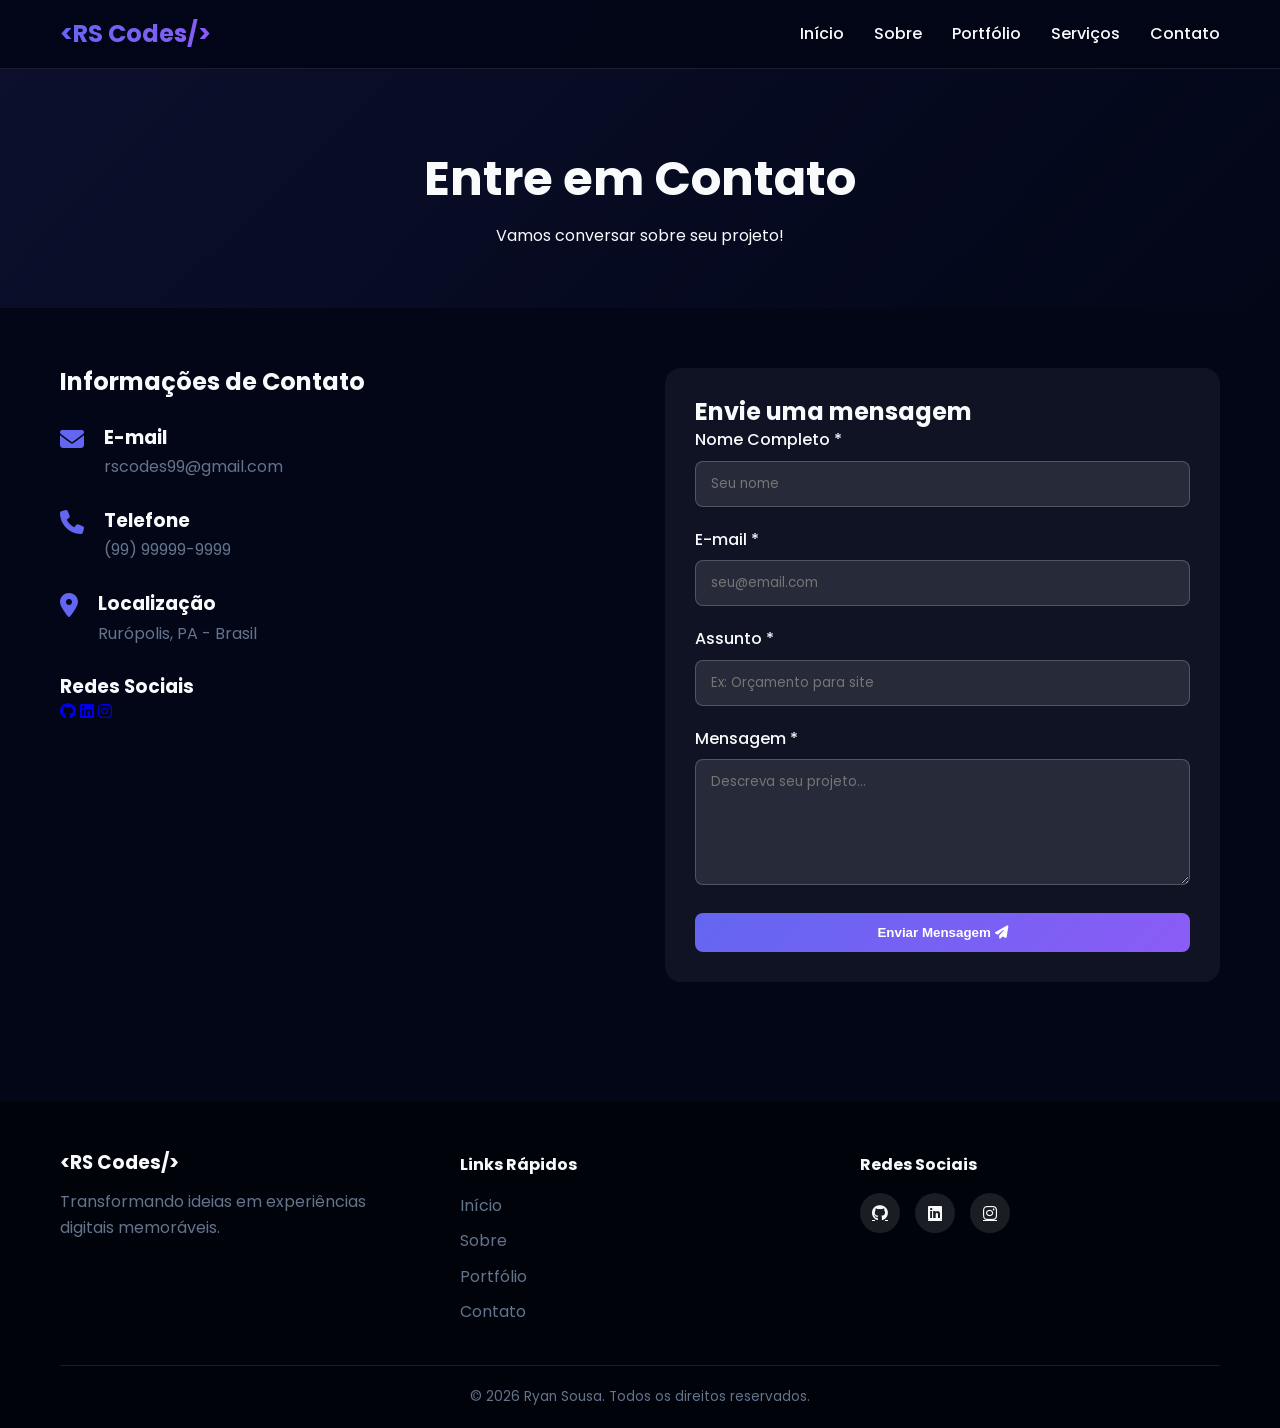
==== contato.html @ 6f267587 "Primeira versão do portfólio" ====
<!DOCTYPE html>
<html lang="pt-br">
<head>
    
    <!-- Google tag (gtag.js) -->
<script async src="https://www.googletagmanager.com/gtag/js?id=G-TCRQMW9Z9D"></script>
<script>
  window.dataLayer = window.dataLayer || [];
  function gtag(){dataLayer.push(arguments);}
  gtag('js', new Date());

  gtag('config', 'G-TCRQMW9Z9D');
</script>
    
    <meta charset="UTF-8">
    <meta name="viewport" content="width=device-width, initial-scale=1.0">
    <meta name="description" content="Entre em contato para orçamentos, dúvidas ou parcerias. Respondo em até 24h.">
    <title>Contato | Fale com Ryan Sousa</title>
    <link rel="preconnect" href="https://fonts.googleapis.com">
    <link rel="preconnect" href="https://fonts.gstatic.com" crossorigin>
    <link href="https://fonts.googleapis.com/css2?family=Poppins:wght@300;400;500;600;700;800&display=swap" rel="stylesheet">
    <link rel="stylesheet" href="https://cdnjs.cloudflare.com/ajax/libs/font-awesome/6.4.0/css/all.min.css">
    <link rel="stylesheet" href="css/style.css">
</head>
<body>
    <header>
        <nav class="navbar">
            <div class="container">
                <div class="logo">
                    <a href="index.html">&lt;RS Codes/&gt;</a>
                </div>
                <button class="menu-toggle" id="menuToggle" aria-label="Abrir menu">
                    <i class="fas fa-bars"></i>
                </button>
                <ul class="nav-menu" id="navMenu">
                    <li><a href="index.html">Início</a></li>
                    <li><a href="sobre.html">Sobre</a></li>
                    <li><a href="portfolio.html">Portfólio</a></li>
                    <li><a href="servicos.html">Serviços</a></li>
                    <li><a href="contato.html" class="active">Contato</a></li>
                </ul>
            </div>
        </nav>
    </header>

    <main>
        <section class="page-header">
            <div class="container">
                <h1>Entre em Contato</h1>
                <p>Vamos conversar sobre seu projeto!</p>
            </div>
        </section>

        <section class="contact-section">
            <div class="container">
                <div class="contact-grid">
                    <div class="contact-info">
                        <h2>Informações de Contato</h2>
                        <div class="info-item">
                            <i class="fas fa-envelope"></i>
                            <div>
                                <h3>E-mail</h3>
                                <p>rscodes99@gmail.com</p>
                            </div>
                        </div>
                        <div class="info-item">
                            <i class="fas fa-phone"></i>
                            <div>
                                <h3>Telefone</h3>
                                <p>(99) 99999-9999</p>
                            </div>
                        </div>
                        <div class="info-item">
                            <i class="fas fa-map-marker-alt"></i>
                            <div>
                                <h3>Localização</h3>
                                <p>Rurópolis, PA - Brasil</p>
                            </div>
                        </div>
                        <div class="contact-social">
                            <h3>Redes Sociais</h3>
                            <div class="social-links">
                                <a href="https://github.com/Rsa-olimpio"><i class="fab fa-github"></i></a>
                                <a href="https://www.linkedin.com/in/ryan-sousa-7a5516334?utm_source=share_via&utm_content=profile&utm_medium=member_android"><i class="fab fa-linkedin"></i></a>
                                <a href="https://www.instagram.com/_ryans9?igsh=NmV2YW9lNHRuY3Vz"><i class="fab fa-instagram"></i></a>
                            </div>
                        </div>
                    </div>

                    <div class="contact-form">
                      <h2>Envie uma mensagem</h2>
                        <form action="https://formsubmit.co/rscodes99@gmail.com" method="POST">
                            <!-- APENAS estas 2 linhas hidden, SEM o _next -->
                            <input type="hidden" name="_captcha" value="false">
                            <input type="hidden" name="_subject" value="Nova mensagem do Portfólio!">
                            
                            <div class="form-group">
                                <label for="nome">Nome Completo *</label>
                                <input type="text" id="nome" name="nome" placeholder="Seu nome" required>
                            </div>
                    
                            <div class="form-group">
                                <label for="email">E-mail *</label>
                                <input type="email" id="email" name="email" placeholder="seu@email.com" required>
                            </div>
                    
                            <div class="form-group">
                                <label for="assunto">Assunto *</label>
                                <input type="text" id="assunto" name="assunto" placeholder="Ex: Orçamento para site" required>
                            </div>
                    
                            <div class="form-group">
                                <label for="mensagem">Mensagem *</label>
                                <textarea id="mensagem" name="mensagem" rows="5" placeholder="Descreva seu projeto..." required></textarea>
                            </div>
                    
                            <button type="submit" class="btn-submit">Enviar Mensagem <i class="fas fa-paper-plane"></i></button>
                        </form>
                    </div>
                </div>
            </div>
        </section>
    </main>

    <footer>
        <div class="container">
            <div class="footer-content">
                <div class="footer-info">
                    <h3>&lt;RS Codes/&gt;</h3>
                    <p>Transformando ideias em experiências digitais memoráveis.</p>
                </div>
                <div class="footer-links">
                    <h4>Links Rápidos</h4>
                    <ul>
                        <li><a href="index.html">Início</a></li>
                        <li><a href="sobre.html">Sobre</a></li>
                        <li><a href="portfolio.html">Portfólio</a></li>
                        <li><a href="contato.html">Contato</a></li>
                    </ul>
                </div>
                <div class="footer-social">
                    <h4>Redes Sociais</h4>
                    <div class="social-icons">
                        <a href="https://github.com/Rsa-olimpio"><i class="fab fa-github"></i></a>
                        <a href="https://www.linkedin.com/in/ryan-sousa-7a5516334?utm_source=share_via&utm_content=profile&utm_medium=member_android"><i class="fab fa-linkedin"></i></a>
                        <a href="https://www.instagram.com/_ryans9?igsh=NmV2YW9lNHRuY3Vz"><i class="fab fa-instagram"></i></a>
                    </div>
                </div>
            </div>
            <div class="footer-bottom">
                <p>&copy; 2026 Ryan Sousa. Todos os direitos reservados.</p>
            </div>
        </div>
    </footer>

    <button id="backToTop" class="back-to-top">
        <i class="fas fa-arrow-up"></i>
    </button>

    <!-- Modal de Sucesso -->
    <div id="successModal" class="modal">
        <div class="modal-content">
            <i class="fas fa-check-circle"></i>
            <h3>Mensagem Enviada!</h3>
            <p>Obrigado pelo contato. Responderei em até 24 horas.</p>
            <button id="closeModal">Fechar</button>
        </div>
    </div>

    <script src="js/main.js"></script>
</body>
</html>
---- css/style.css ----
/* ============================================
   VARIÁVEIS E RESET
   ============================================ */
:root {
    --primary: #6366f1;
    --primary-dark: #4f46e5;
    --secondary: #8b5cf6;
    --dark: #0f172a;
    --darker: #020617;
    --light: #f8fafc;
    --gray: #64748b;
    --gray-light: #e2e8f0;
    --success: #10b981;
    --error: #ef4444;
    --gradient: linear-gradient(135deg, var(--primary), var(--secondary));
    --transition: all 0.3s ease;
    --shadow: 0 10px 30px -10px rgba(0, 0, 0, 0.3);
    --shadow-hover: 0 20px 40px -15px rgba(0, 0, 0, 0.4);
}

* {
    margin: 0;
    padding: 0;
    box-sizing: border-box;
}

body {
    font-family: 'Poppins', sans-serif;
    background: var(--darker);
    color: var(--light);
    line-height: 1.6;
    overflow-x: hidden;
}

.container {
    max-width: 1200px;
    margin: 0 auto;
    padding: 0 20px;
}

/* ============================================
   TIPOGRAFIA
   ============================================ */
h1, h2, h3 {
    font-weight: 700;
    line-height: 1.2;
}

.gradient-text {
    background: var(--gradient);
    -webkit-background-clip: text;
    background-clip: text;
    color: transparent;
}

.section-header {
    text-align: center;
    margin-bottom: 50px;
}

.section-tag {
    display: inline-block;
    background: rgba(99, 102, 241, 0.1);
    color: var(--primary);
    padding: 5px 15px;
    border-radius: 50px;
    font-size: 0.85rem;
    margin-bottom: 15px;
}

.section-header h2 {
    font-size: 2.2rem;
}

/* ============================================
   NAVBAR
   ============================================ */
.navbar {
    position: fixed;
    top: 0;
    width: 100%;
    background: rgba(2, 6, 23, 0.95);
    backdrop-filter: blur(10px);
    z-index: 1000;
    padding: 15px 0;
    border-bottom: 1px solid rgba(255, 255, 255, 0.1);
}

.navbar .container {
    display: flex;
    justify-content: space-between;
    align-items: center;
}

.logo a {
    font-size: 1.5rem;
    font-weight: 700;
    background: var(--gradient);
    -webkit-background-clip: text;
    background-clip: text;
    color: transparent;
    text-decoration: none;
}

.nav-menu {
    display: flex;
    list-style: none;
    gap: 30px;
}

.nav-menu a {
    color: var(--light);
    text-decoration: none;
    font-weight: 500;
    transition: var(--transition);
    position: relative;
}

.nav-menu a:hover,
.nav-menu a.active {
    color: var(--primary);
}

.nav-menu a.active::after {
    content: '';
    position: absolute;
    bottom: -8px;
    left: 0;
    width: 100%;
    height: 2px;
    background: var(--gradient);
}

.menu-toggle {
    display: none;
    background: none;
    border: none;
    color: var(--light);
    font-size: 1.5rem;
    cursor: pointer;
}

/* ============================================
   HERO SECTION
   ============================================ */
.hero {
    min-height: 100vh;
    display: flex;
    align-items: center;
    padding-top: 80px;
}

.hero .container {
    display: grid;
    grid-template-columns: 1fr 1fr;
    gap: 50px;
    align-items: center;
}

.hero-content .badge {
    display: inline-block;
    background: rgba(99, 102, 241, 0.1);
    padding: 5px 15px;
    border-radius: 50px;
    font-size: 0.85rem;
    margin-bottom: 20px;
}

.hero-content h1 {
    font-size: 3.5rem;
    margin-bottom: 15px;
}

.hero-subtitle {
    font-size: 1.3rem;
    color: var(--primary);
    margin-bottom: 15px;
}

.hero-description {
    color: var(--gray);
    margin-bottom: 30px;
}

.hero-buttons {
    display: flex;
    gap: 15px;
}

.btn {
    padding: 12px 28px;
    border-radius: 8px;
    text-decoration: none;
    font-weight: 600;
    transition: var(--transition);
    display: inline-flex;
    align-items: center;
    gap: 10px;
}

.btn-primary {
    background: var(--gradient);
    color: white;
}

.btn-primary:hover {
    transform: translateY(-3px);
    box-shadow: 0 10px 25px -5px rgba(99, 102, 241, 0.5);
}

.btn-outline {
    border: 2px solid var(--primary);
    color: var(--primary);
}

.btn-outline:hover {
    background: var(--primary);
    color: white;
}

.hero-image {
    display: flex;
    justify-content: center;
}

.code-icon {
    width: 350px;
    height: 350px;
    background: rgba(99, 102, 241, 0.1);
    border-radius: 50%;
    display: flex;
    align-items: center;
    justify-content: center;
    font-size: 8rem;
    color: var(--primary);
    animation: float 3s ease-in-out infinite;
}

@keyframes float {
    0%, 100% { transform: translateY(0); }
    50% { transform: translateY(-20px); }
}

/* ============================================
   SERVIÇOS PREVIEW
   ============================================ */
.services-preview {
    padding: 80px 0;
}

.services-grid {
    display: grid;
    grid-template-columns: repeat(auto-fit, minmax(300px, 1fr));
    gap: 30px;
}

.service-card {
    background: rgba(255, 255, 255, 0.05);
    padding: 30px;
    border-radius: 16px;
    text-align: center;
    transition: var(--transition);
    backdrop-filter: blur(10px);
}

.service-card:hover {
    transform: translateY(-10px);
    background: rgba(255, 255, 255, 0.08);
    box-shadow: var(--shadow);
}

.service-card i {
    font-size: 2.5rem;
    background: var(--gradient);
    -webkit-background-clip: text;
    background-clip: text;
    color: transparent;
    margin-bottom: 20px;
}

.service-card h3 {
    margin-bottom: 15px;
}

.service-card p {
    color: var(--gray);
}

/* ============================================
   CTA SECTION
   ============================================ */
.cta {
    background: var(--gradient);
    padding: 60px 0;
    text-align: center;
    border-radius: 30px;
    margin: 40px 20px;
}

.cta h2 {
    font-size: 2rem;
    margin-bottom: 15px;
}

.cta p {
    margin-bottom: 25px;
    opacity: 0.9;
}

.cta .btn-primary {
    background: white;
    color: var(--primary);
}

/* ============================================
   PAGE HEADER
   ============================================ */
.page-header {
    padding: 150px 0 60px;
    text-align: center;
    background: linear-gradient(135deg, rgba(99, 102, 241, 0.1), transparent);
}

.page-header h1 {
    font-size: 3rem;
    margin-bottom: 15px;
}

/* ============================================
   ABOUT PAGE
   ============================================ */
.about-section {
    padding: 60px 0;
}

.about-grid {
    display: grid;
    grid-template-columns: 1fr 1fr;
    gap: 50px;
    align-items: center;
}

.about-text h2 {
    margin-bottom: 20px;
}

.about-text p {
    color: var(--gray);
    margin-bottom: 20px;
}

.about-stats {
    display: flex;
    gap: 30px;
    margin-top: 30px;
}

.stat {
    text-align: center;
}

.stat-number {
    display: block;
    font-size: 2rem;
    font-weight: 700;
    color: var(--primary);
}

.stat-label {
    font-size: 0.85rem;
    color: var(--gray);
}

.about-icon {
    width: 100%;
    height: 400px;
    background: rgba(99, 102, 241, 0.1);
    border-radius: 30px;
    display: flex;
    align-items: center;
    justify-content: center;
    font-size: 8rem;
    color: var(--primary);
}

/* ============================================
   SKILLS SECTION
   ============================================ */
.skills-section {
    padding: 60px 0;
    background: rgba(255, 255, 255, 0.02);
}

.skills-grid {
    max-width: 800px;
    margin: 0 auto;
}

.skill-item {
    margin-bottom: 25px;
}

.skill-info {
    display: flex;
    justify-content: space-between;
    margin-bottom: 8px;
}

.skill-bar {
    background: rgba(255, 255, 255, 0.1);
    height: 10px;
    border-radius: 10px;
    overflow: hidden;
}

.skill-progress {
    width: 0;
    height: 100%;
    background: var(--gradient);
    border-radius: 10px;
    transition: width 1s ease;
}

/* ============================================
   PORTFOLIO PAGE
   ============================================ */
.portfolio-section {
    padding: 60px 0;
}

.portfolio-filters {
    display: flex;
    justify-content: center;
    gap: 15px;
    margin-bottom: 40px;
    flex-wrap: wrap;
}

.filter-btn {
    background: rgba(255, 255, 255, 0.05);
    border: none;
    color: var(--light);
    padding: 8px 20px;
    border-radius: 50px;
    cursor: pointer;
    transition: var(--transition);
}

.filter-btn.active,
.filter-btn:hover {
    background: var(--gradient);
}

.portfolio-grid {
    display: grid;
    grid-template-columns: repeat(auto-fill, minmax(350px, 1fr));
    gap: 30px;
}

.portfolio-card {
    background: rgba(255, 255, 255, 0.05);
    border-radius: 16px;
    overflow: hidden;
    transition: var(--transition);
    position: relative;
}

.portfolio-card:hover {
    transform: translateY(-5px);
    box-shadow: var(--shadow);
}

.card-image {
    height: 200px;
    background: linear-gradient(135deg, var(--primary-dark), var(--secondary));
    display: flex;
    align-items: center;
    justify-content: center;
    font-size: 4rem;
    color: white;
}

.card-content {
    padding: 20px;
}

.card-content h3 {
    margin-bottom: 10px;
}

.card-content p {
    color: var(--gray);
    font-size: 0.9rem;
    margin-bottom: 15px;
}

.card-tech {
    display: flex;
    gap: 10px;
    flex-wrap: wrap;
    margin-bottom: 15px;
}

.card-tech span {
    background: rgba(99, 102, 241, 0.2);
    padding: 4px 10px;
    border-radius: 50px;
    font-size: 0.75rem;
}

.card-hover-info {
    display: flex;
    gap: 15px;
    font-size: 0.8rem;
    color: var(--primary);
    opacity: 0;
    transition: opacity 0.3s ease;
}

.portfolio-card:hover .card-hover-info {
    opacity: 1;
}

/* ============================================
   SERVICES FULL PAGE
   ============================================ */
.services-full {
    padding: 60px 0;
}

.services-grid-full {
    display: grid;
    grid-template-columns: repeat(auto-fit, minmax(280px, 1fr));
    gap: 30px;
}

.service-full-card {
    background: rgba(255, 255, 255, 0.05);
    padding: 30px;
    border-radius: 16px;
    text-align: center;
    transition: var(--transition);
}

.service-full-card:hover {
    transform: translateY(-5px);
    background: rgba(255, 255, 255, 0.08);
}

.service-icon i {
    font-size: 3rem;
    background: var(--gradient);
    -webkit-background-clip: text;
    background-clip: text;
    color: transparent;
    margin-bottom: 20px;
}

.service-full-card h3 {
    margin-bottom: 15px;
}

.service-features {
    list-style: none;
    margin: 20px 0;
    text-align: left;
}

.service-features li {
    margin: 10px 0;
    display: flex;
    align-items: center;
    gap: 10px;
    color: var(--gray);
}

.service-features li i {
    font-size: 0.9rem;
    color: var(--success);
}

.service-price {
    font-size: 1.5rem;
    font-weight: 700;
    color: var(--primary);
    margin-top: 20px;
}

/* ============================================
   FAQ SECTION
   ============================================ */
.faq-section {
    padding: 60px 0;
    background: rgba(255, 255, 255, 0.02);
}

.faq-grid {
    max-width: 800px;
    margin: 0 auto;
}

.faq-item {
    background: rgba(255, 255, 255, 0.05);
    margin-bottom: 15px;
    border-radius: 12px;
    overflow: hidden;
}

.faq-question {
    display: flex;
    justify-content: space-between;
    align-items: center;
    padding: 20px;
    cursor: pointer;
    transition: var(--transition);
}

.faq-question:hover {
    background: rgba(255, 255, 255, 0.1);
}

.faq-question i {
    transition: transform 0.3s ease;
}

.faq-item.active .faq-question i {
    transform: rotate(180deg);
}

.faq-answer {
    max-height: 0;
    overflow: hidden;
    transition: max-height 0.3s ease;
    padding: 0 20px;
    color: var(--gray);
}

.faq-item.active .faq-answer {
    max-height: 150px;
    padding: 0 20px 20px;
}

/* ============================================
   CONTACT PAGE
   ============================================ */
.contact-section {
    padding: 60px 0;
}

.contact-grid {
    display: grid;
    grid-template-columns: 1fr 1fr;
    gap: 50px;
}

.contact-info h2 {
    margin-bottom: 30px;
}

.info-item {
    display: flex;
    gap: 20px;
    margin-bottom: 30px;
    align-items: flex-start;
}

.info-item i {
    font-size: 1.5rem;
    color: var(--primary);
}

.info-item h3 {
    margin-bottom: 5px;
}

.info-item p {
    color: var(--gray);
}

.contact-form {
    background: rgba(255, 255, 255, 0.05);
    padding: 30px;
    border-radius: 16px;
}

.form-group {
    margin-bottom: 20px;
}

.form-group label {
    display: block;
    margin-bottom: 8px;
    font-weight: 500;
}

.form-group input,
.form-group textarea {
    width: 100%;
    padding: 12px 15px;
    background: rgba(255, 255, 255, 0.1);
    border: 1px solid rgba(255, 255, 255, 0.2);
    border-radius: 8px;
    color: var(--light);
    font-family: inherit;
    transition: var(--transition);
}

.form-group input:focus,
.form-group textarea:focus {
    outline: none;
    border-color: var(--primary);
}

.form-group input.error,
.form-group textarea.error {
    border-color: var(--error);
}

.error-message {
    color: var(--error);
    font-size: 0.8rem;
    margin-top: 5px;
    display: block;
}

.btn-submit {
    width: 100%;
    padding: 12px;
    background: var(--gradient);
    border: none;
    color: white;
    font-weight: 600;
    border-radius: 8px;
    cursor: pointer;
    transition: var(--transition);
}

.btn-submit:hover {
    transform: translateY(-2px);
}

/* Modal */
.modal {
    display: none;
    position: fixed;
    top: 0;
    left: 0;
    width: 100%;
    height: 100%;
    background: rgba(0, 0, 0, 0.8);
    z-index: 2000;
    align-items: center;
    justify-content: center;
}

.modal-content {
    background: var(--dark);
    padding: 40px;
    border-radius: 16px;
    text-align: center;
    max-width: 400px;
    animation: modalPop 0.3s ease;
}

@keyframes modalPop {
    from {
        transform: scale(0.8);
        opacity: 0;
    }
    to {
        transform: scale(1);
        opacity: 1;
    }
}

.modal-content i {
    font-size: 4rem;
    color: var(--success);
    margin-bottom: 20px;
}

.modal-content h3 {
    margin-bottom: 10px;
}

.modal-content button {
    margin-top: 20px;
    padding: 8px 20px;
    background: var(--gradient);
    border: none;
    color: white;
    border-radius: 8px;
    cursor: pointer;
}

/* Loading Spinner */
.loading {
    position: relative;
    opacity: 0.7;
    pointer-events: none;
}

.loading::after {
    content: '';
    position: absolute;
    top: 50%;
    left: 50%;
    width: 20px;
    height: 20px;
    border: 2px solid white;
    border-top-color: transparent;
    border-radius: 50%;
    animation: spin 0.8s linear infinite;
    margin-left: -10px;
    margin-top: -10px;
}

@keyframes spin {
    to { transform: rotate(360deg); }
}

/* ============================================
   BACK TO TOP BUTTON
   ============================================ */
.back-to-top {
    position: fixed;
    bottom: 30px;
    right: 30px;
    width: 50px;
    height: 50px;
    background: var(--gradient);
    border: none;
    border-radius: 50%;
    color: white;
    cursor: pointer;
    display: none;
    align-items: center;
    justify-content: center;
    transition: var(--transition);
    z-index: 999;
}

.back-to-top:hover {
    transform: translateY(-5px);
}

.back-to-top.show {
    display: flex;
}

/* ============================================
   FOOTER
   ============================================ */
footer {
    background: rgba(0, 0, 0, 0.5);
    padding: 50px 0 20px;
    margin-top: 60px;
}

.footer-content {
    display: grid;
    grid-template-columns: repeat(auto-fit, minmax(250px, 1fr));
    gap: 40px;
    margin-bottom: 30px;
}

.footer-info h3 {
    margin-bottom: 15px;
}

.footer-info p {
    color: var(--gray);
}

.footer-links h4,
.footer-social h4 {
    margin-bottom: 15px;
}

.footer-links ul {
    list-style: none;
}

.footer-links li {
    margin-bottom: 10px;
}

.footer-links a {
    color: var(--gray);
    text-decoration: none;
    transition: var(--transition);
}

.footer-links a:hover {
    color: var(--primary);
}

.social-icons {
    display: flex;
    gap: 15px;
}

.social-icons a {
    width: 40px;
    height: 40px;
    background: rgba(255, 255, 255, 0.1);
    border-radius: 50%;
    display: flex;
    align-items: center;
    justify-content: center;
    color: var(--light);
    transition: var(--transition);
}

.social-icons a:hover {
    background: var(--primary);
    transform: translateY(-3px);
}

.footer-bottom {
    text-align: center;
    padding-top: 20px;
    border-top: 1px solid rgba(255, 255, 255, 0.1);
    color: var(--gray);
    font-size: 0.85rem;
}

/* ============================================
   RESPONSIVE DESIGN
   ============================================ */
@media (max-width: 768px) {
    .menu-toggle {
        display: block;
    }

    .nav-menu {
        position: fixed;
        top: 70px;
        left: -100%;
        width: 100%;
        height: calc(100vh - 70px);
        background: var(--darker);
        flex-direction: column;
        align-items: center;
        justify-content: center;
        transition: var(--transition);
        gap: 40px;
    }

    .nav-menu.active {
        left: 0;
    }

    .hero .container {
        grid-template-columns: 1fr;
        text-align: center;
    }

    .hero-buttons {
        justify-content: center;
    }

    .about-grid,
    .contact-grid {
        grid-template-columns: 1fr;
    }

    .portfolio-grid {
        grid-template-columns: 1fr;
    }

    .section-header h2 {
        font-size: 1.8rem;
    }

    .hero-content h1 {
        font-size: 2.5rem;
    }

    .page-header h1 {
        font-size: 2.2rem;
    }
}

@media (max-width: 480px) {
    .hero-buttons {
        flex-direction: column;
    }

    .about-stats {
        flex-direction: column;
    }

    .portfolio-filters {
        gap: 10px;
    }

    .filter-btn {
        padding: 5px 12px;
        font-size: 0.8rem;
    }
}
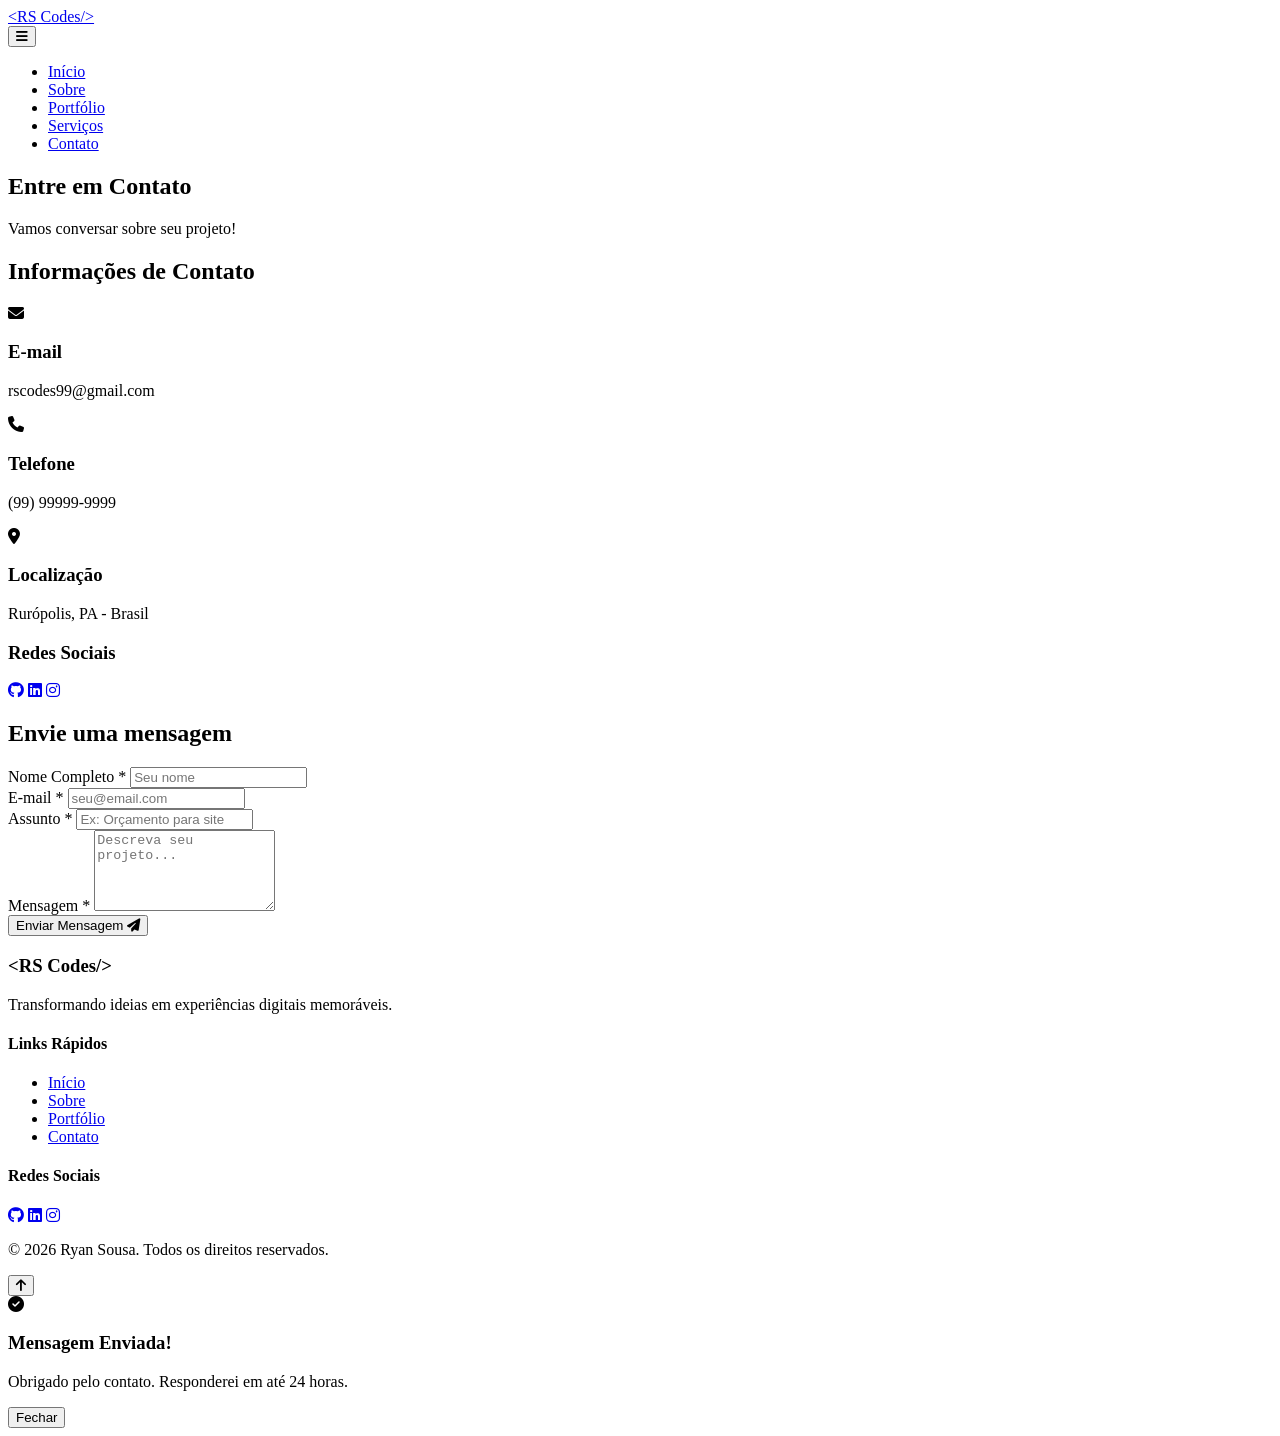
==== commit b668e5de: "Merge branch 'main' of https://github.com/RSA-olimpio/portfolio-website # Please enter a commit mess" ====
--- a/css/style.css
+++ b/css/style.css
@@ -1,1002 +1,330 @@
-/* ============================================
-   VARIÁVEIS E RESET
-   ============================================ */
-:root {
-    --primary: #6366f1;
-    --primary-dark: #4f46e5;
-    --secondary: #8b5cf6;
-    --dark: #0f172a;
-    --darker: #020617;
-    --light: #f8fafc;
-    --gray: #64748b;
-    --gray-light: #e2e8f0;
-    --success: #10b981;
-    --error: #ef4444;
-    --gradient: linear-gradient(135deg, var(--primary), var(--secondary));
-    --transition: all 0.3s ease;
-    --shadow: 0 10px 30px -10px rgba(0, 0, 0, 0.3);
-    --shadow-hover: 0 20px 40px -15px rgba(0, 0, 0, 0.4);
-}
-
-* {
-    margin: 0;
-    padding: 0;
-    box-sizing: border-box;
-}
-
-body {
-    font-family: 'Poppins', sans-serif;
-    background: var(--darker);
-    color: var(--light);
-    line-height: 1.6;
-    overflow-x: hidden;
-}
-
-.container {
-    max-width: 1200px;
-    margin: 0 auto;
-    padding: 0 20px;
-}
-
-/* ============================================
-   TIPOGRAFIA
-   ============================================ */
-h1, h2, h3 {
-    font-weight: 700;
-    line-height: 1.2;
-}
-
-.gradient-text {
-    background: var(--gradient);
-    -webkit-background-clip: text;
-    background-clip: text;
-    color: transparent;
-}
-
-.section-header {
-    text-align: center;
-    margin-bottom: 50px;
-}
-
-.section-tag {
-    display: inline-block;
-    background: rgba(99, 102, 241, 0.1);
-    color: var(--primary);
-    padding: 5px 15px;
-    border-radius: 50px;
-    font-size: 0.85rem;
-    margin-bottom: 15px;
-}
-
-.section-header h2 {
-    font-size: 2.2rem;
-}
-
-/* ============================================
-   NAVBAR
-   ============================================ */
-.navbar {
-    position: fixed;
-    top: 0;
-    width: 100%;
-    background: rgba(2, 6, 23, 0.95);
-    backdrop-filter: blur(10px);
-    z-index: 1000;
-    padding: 15px 0;
-    border-bottom: 1px solid rgba(255, 255, 255, 0.1);
-}
-
-.navbar .container {
-    display: flex;
-    justify-content: space-between;
-    align-items: center;
-}
-
-.logo a {
-    font-size: 1.5rem;
-    font-weight: 700;
-    background: var(--gradient);
-    -webkit-background-clip: text;
-    background-clip: text;
-    color: transparent;
-    text-decoration: none;
-}
-
-.nav-menu {
-    display: flex;
-    list-style: none;
-    gap: 30px;
-}
-
-.nav-menu a {
-    color: var(--light);
-    text-decoration: none;
-    font-weight: 500;
-    transition: var(--transition);
-    position: relative;
-}
-
-.nav-menu a:hover,
-.nav-menu a.active {
-    color: var(--primary);
-}
-
-.nav-menu a.active::after {
-    content: '';
-    position: absolute;
-    bottom: -8px;
-    left: 0;
-    width: 100%;
-    height: 2px;
-    background: var(--gradient);
-}
-
-.menu-toggle {
-    display: none;
-    background: none;
-    border: none;
-    color: var(--light);
-    font-size: 1.5rem;
-    cursor: pointer;
-}
-
-/* ============================================
-   HERO SECTION
-   ============================================ */
-.hero {
-    min-height: 100vh;
-    display: flex;
-    align-items: center;
-    padding-top: 80px;
-}
-
-.hero .container {
-    display: grid;
-    grid-template-columns: 1fr 1fr;
-    gap: 50px;
-    align-items: center;
-}
-
-.hero-content .badge {
-    display: inline-block;
-    background: rgba(99, 102, 241, 0.1);
-    padding: 5px 15px;
-    border-radius: 50px;
-    font-size: 0.85rem;
-    margin-bottom: 20px;
-}
-
-.hero-content h1 {
-    font-size: 3.5rem;
-    margin-bottom: 15px;
-}
-
-.hero-subtitle {
-    font-size: 1.3rem;
-    color: var(--primary);
-    margin-bottom: 15px;
-}
-
-.hero-description {
-    color: var(--gray);
-    margin-bottom: 30px;
-}
-
-.hero-buttons {
-    display: flex;
-    gap: 15px;
-}
-
-.btn {
-    padding: 12px 28px;
-    border-radius: 8px;
-    text-decoration: none;
-    font-weight: 600;
-    transition: var(--transition);
-    display: inline-flex;
-    align-items: center;
-    gap: 10px;
-}
-
-.btn-primary {
-    background: var(--gradient);
-    color: white;
-}
-
-.btn-primary:hover {
-    transform: translateY(-3px);
-    box-shadow: 0 10px 25px -5px rgba(99, 102, 241, 0.5);
-}
-
-.btn-outline {
-    border: 2px solid var(--primary);
-    color: var(--primary);
-}
-
-.btn-outline:hover {
-    background: var(--primary);
-    color: white;
-}
-
-.hero-image {
-    display: flex;
-    justify-content: center;
-}
-
-.code-icon {
-    width: 350px;
-    height: 350px;
-    background: rgba(99, 102, 241, 0.1);
-    border-radius: 50%;
-    display: flex;
-    align-items: center;
-    justify-content: center;
-    font-size: 8rem;
-    color: var(--primary);
-    animation: float 3s ease-in-out infinite;
-}
-
-@keyframes float {
-    0%, 100% { transform: translateY(0); }
-    50% { transform: translateY(-20px); }
-}
-
-/* ============================================
-   SERVIÇOS PREVIEW
-   ============================================ */
-.services-preview {
-    padding: 80px 0;
-}
-
-.services-grid {
-    display: grid;
-    grid-template-columns: repeat(auto-fit, minmax(300px, 1fr));
-    gap: 30px;
-}
-
-.service-card {
-    background: rgba(255, 255, 255, 0.05);
-    padding: 30px;
-    border-radius: 16px;
-    text-align: center;
-    transition: var(--transition);
-    backdrop-filter: blur(10px);
-}
-
-.service-card:hover {
-    transform: translateY(-10px);
-    background: rgba(255, 255, 255, 0.08);
-    box-shadow: var(--shadow);
-}
-
-.service-card i {
-    font-size: 2.5rem;
-    background: var(--gradient);
-    -webkit-background-clip: text;
-    background-clip: text;
-    color: transparent;
-    margin-bottom: 20px;
-}
-
-.service-card h3 {
-    margin-bottom: 15px;
-}
-
-.service-card p {
-    color: var(--gray);
-}
-
-/* ============================================
-   CTA SECTION
-   ============================================ */
-.cta {
-    background: var(--gradient);
-    padding: 60px 0;
-    text-align: center;
-    border-radius: 30px;
-    margin: 40px 20px;
-}
-
-.cta h2 {
-    font-size: 2rem;
-    margin-bottom: 15px;
-}
-
-.cta p {
-    margin-bottom: 25px;
-    opacity: 0.9;
-}
-
-.cta .btn-primary {
-    background: white;
-    color: var(--primary);
-}
-
-/* ============================================
-   PAGE HEADER
-   ============================================ */
-.page-header {
-    padding: 150px 0 60px;
-    text-align: center;
-    background: linear-gradient(135deg, rgba(99, 102, 241, 0.1), transparent);
-}
-
-.page-header h1 {
-    font-size: 3rem;
-    margin-bottom: 15px;
-}
-
-/* ============================================
-   ABOUT PAGE
-   ============================================ */
-.about-section {
-    padding: 60px 0;
-}
-
-.about-grid {
-    display: grid;
-    grid-template-columns: 1fr 1fr;
-    gap: 50px;
-    align-items: center;
-}
-
-.about-text h2 {
-    margin-bottom: 20px;
-}
-
-.about-text p {
-    color: var(--gray);
-    margin-bottom: 20px;
-}
-
-.about-stats {
-    display: flex;
-    gap: 30px;
-    margin-top: 30px;
-}
-
-.stat {
-    text-align: center;
-}
-
-.stat-number {
-    display: block;
-    font-size: 2rem;
-    font-weight: 700;
-    color: var(--primary);
-}
-
-.stat-label {
-    font-size: 0.85rem;
-    color: var(--gray);
-}
-
-.about-icon {
-    width: 100%;
-    height: 400px;
-    background: rgba(99, 102, 241, 0.1);
-    border-radius: 30px;
-    display: flex;
-    align-items: center;
-    justify-content: center;
-    font-size: 8rem;
-    color: var(--primary);
-}
-
-/* ============================================
-   SKILLS SECTION
-   ============================================ */
-.skills-section {
-    padding: 60px 0;
-    background: rgba(255, 255, 255, 0.02);
-}
-
-.skills-grid {
-    max-width: 800px;
-    margin: 0 auto;
-}
-
-.skill-item {
-    margin-bottom: 25px;
-}
-
-.skill-info {
-    display: flex;
-    justify-content: space-between;
-    margin-bottom: 8px;
-}
-
-.skill-bar {
-    background: rgba(255, 255, 255, 0.1);
-    height: 10px;
-    border-radius: 10px;
-    overflow: hidden;
-}
-
-.skill-progress {
-    width: 0;
-    height: 100%;
-    background: var(--gradient);
-    border-radius: 10px;
-    transition: width 1s ease;
-}
-
-/* ============================================
-   PORTFOLIO PAGE
-   ============================================ */
-.portfolio-section {
-    padding: 60px 0;
-}
-
-.portfolio-filters {
-    display: flex;
-    justify-content: center;
-    gap: 15px;
-    margin-bottom: 40px;
-    flex-wrap: wrap;
-}
-
-.filter-btn {
-    background: rgba(255, 255, 255, 0.05);
-    border: none;
-    color: var(--light);
-    padding: 8px 20px;
-    border-radius: 50px;
-    cursor: pointer;
-    transition: var(--transition);
-}
-
-.filter-btn.active,
-.filter-btn:hover {
-    background: var(--gradient);
-}
-
-.portfolio-grid {
-    display: grid;
-    grid-template-columns: repeat(auto-fill, minmax(350px, 1fr));
-    gap: 30px;
-}
-
-.portfolio-card {
-    background: rgba(255, 255, 255, 0.05);
-    border-radius: 16px;
-    overflow: hidden;
-    transition: var(--transition);
-    position: relative;
-}
-
-.portfolio-card:hover {
-    transform: translateY(-5px);
-    box-shadow: var(--shadow);
-}
-
-.card-image {
-    height: 200px;
-    background: linear-gradient(135deg, var(--primary-dark), var(--secondary));
-    display: flex;
-    align-items: center;
-    justify-content: center;
-    font-size: 4rem;
-    color: white;
-}
-
-.card-content {
-    padding: 20px;
-}
-
-.card-content h3 {
-    margin-bottom: 10px;
-}
-
-.card-content p {
-    color: var(--gray);
-    font-size: 0.9rem;
-    margin-bottom: 15px;
-}
-
-.card-tech {
-    display: flex;
-    gap: 10px;
-    flex-wrap: wrap;
-    margin-bottom: 15px;
-}
-
-.card-tech span {
-    background: rgba(99, 102, 241, 0.2);
-    padding: 4px 10px;
-    border-radius: 50px;
-    font-size: 0.75rem;
-}
-
-.card-hover-info {
-    display: flex;
-    gap: 15px;
-    font-size: 0.8rem;
-    color: var(--primary);
-    opacity: 0;
-    transition: opacity 0.3s ease;
-}
-
-.portfolio-card:hover .card-hover-info {
-    opacity: 1;
-}
-
-/* ============================================
-   SERVICES FULL PAGE
-   ============================================ */
-.services-full {
-    padding: 60px 0;
-}
-
-.services-grid-full {
-    display: grid;
-    grid-template-columns: repeat(auto-fit, minmax(280px, 1fr));
-    gap: 30px;
-}
-
-.service-full-card {
-    background: rgba(255, 255, 255, 0.05);
-    padding: 30px;
-    border-radius: 16px;
-    text-align: center;
-    transition: var(--transition);
-}
-
-.service-full-card:hover {
-    transform: translateY(-5px);
-    background: rgba(255, 255, 255, 0.08);
-}
-
-.service-icon i {
-    font-size: 3rem;
-    background: var(--gradient);
-    -webkit-background-clip: text;
-    background-clip: text;
-    color: transparent;
-    margin-bottom: 20px;
-}
-
-.service-full-card h3 {
-    margin-bottom: 15px;
-}
-
-.service-features {
-    list-style: none;
-    margin: 20px 0;
-    text-align: left;
-}
-
-.service-features li {
-    margin: 10px 0;
-    display: flex;
-    align-items: center;
-    gap: 10px;
-    color: var(--gray);
-}
-
-.service-features li i {
-    font-size: 0.9rem;
-    color: var(--success);
-}
-
-.service-price {
-    font-size: 1.5rem;
-    font-weight: 700;
-    color: var(--primary);
-    margin-top: 20px;
-}
-
-/* ============================================
-   FAQ SECTION
-   ============================================ */
-.faq-section {
-    padding: 60px 0;
-    background: rgba(255, 255, 255, 0.02);
-}
-
-.faq-grid {
-    max-width: 800px;
-    margin: 0 auto;
-}
-
-.faq-item {
-    background: rgba(255, 255, 255, 0.05);
-    margin-bottom: 15px;
-    border-radius: 12px;
-    overflow: hidden;
-}
-
-.faq-question {
-    display: flex;
-    justify-content: space-between;
-    align-items: center;
-    padding: 20px;
-    cursor: pointer;
-    transition: var(--transition);
-}
-
-.faq-question:hover {
-    background: rgba(255, 255, 255, 0.1);
-}
-
-.faq-question i {
-    transition: transform 0.3s ease;
-}
-
-.faq-item.active .faq-question i {
-    transform: rotate(180deg);
-}
-
-.faq-answer {
-    max-height: 0;
-    overflow: hidden;
-    transition: max-height 0.3s ease;
-    padding: 0 20px;
-    color: var(--gray);
-}
-
-.faq-item.active .faq-answer {
-    max-height: 150px;
-    padding: 0 20px 20px;
-}
-
-/* ============================================
-   CONTACT PAGE
-   ============================================ */
-.contact-section {
-    padding: 60px 0;
-}
-
-.contact-grid {
-    display: grid;
-    grid-template-columns: 1fr 1fr;
-    gap: 50px;
-}
-
-.contact-info h2 {
-    margin-bottom: 30px;
-}
-
-.info-item {
-    display: flex;
-    gap: 20px;
-    margin-bottom: 30px;
-    align-items: flex-start;
-}
-
-.info-item i {
-    font-size: 1.5rem;
-    color: var(--primary);
-}
-
-.info-item h3 {
-    margin-bottom: 5px;
-}
-
-.info-item p {
-    color: var(--gray);
-}
-
-.contact-form {
-    background: rgba(255, 255, 255, 0.05);
-    padding: 30px;
-    border-radius: 16px;
-}
-
-.form-group {
-    margin-bottom: 20px;
-}
-
-.form-group label {
-    display: block;
-    margin-bottom: 8px;
-    font-weight: 500;
-}
-
-.form-group input,
-.form-group textarea {
-    width: 100%;
-    padding: 12px 15px;
-    background: rgba(255, 255, 255, 0.1);
-    border: 1px solid rgba(255, 255, 255, 0.2);
-    border-radius: 8px;
-    color: var(--light);
-    font-family: inherit;
-    transition: var(--transition);
-}
-
-.form-group input:focus,
-.form-group textarea:focus {
-    outline: none;
-    border-color: var(--primary);
-}
-
-.form-group input.error,
-.form-group textarea.error {
-    border-color: var(--error);
-}
-
-.error-message {
-    color: var(--error);
-    font-size: 0.8rem;
-    margin-top: 5px;
-    display: block;
-}
-
-.btn-submit {
-    width: 100%;
-    padding: 12px;
-    background: var(--gradient);
-    border: none;
-    color: white;
-    font-weight: 600;
-    border-radius: 8px;
-    cursor: pointer;
-    transition: var(--transition);
-}
-
-.btn-submit:hover {
-    transform: translateY(-2px);
-}
-
-/* Modal */
-.modal {
-    display: none;
-    position: fixed;
-    top: 0;
-    left: 0;
-    width: 100%;
-    height: 100%;
-    background: rgba(0, 0, 0, 0.8);
-    z-index: 2000;
-    align-items: center;
-    justify-content: center;
-}
-
-.modal-content {
-    background: var(--dark);
-    padding: 40px;
-    border-radius: 16px;
-    text-align: center;
-    max-width: 400px;
-    animation: modalPop 0.3s ease;
-}
-
-@keyframes modalPop {
-    from {
-        transform: scale(0.8);
-        opacity: 0;
-    }
-    to {
-        transform: scale(1);
-        opacity: 1;
-    }
-}
-
-.modal-content i {
-    font-size: 4rem;
-    color: var(--success);
-    margin-bottom: 20px;
-}
-
-.modal-content h3 {
-    margin-bottom: 10px;
-}
-
-.modal-content button {
-    margin-top: 20px;
-    padding: 8px 20px;
-    background: var(--gradient);
-    border: none;
-    color: white;
-    border-radius: 8px;
-    cursor: pointer;
-}
-
-/* Loading Spinner */
-.loading {
-    position: relative;
-    opacity: 0.7;
-    pointer-events: none;
-}
-
-.loading::after {
-    content: '';
-    position: absolute;
-    top: 50%;
-    left: 50%;
-    width: 20px;
-    height: 20px;
-    border: 2px solid white;
-    border-top-color: transparent;
-    border-radius: 50%;
-    animation: spin 0.8s linear infinite;
-    margin-left: -10px;
-    margin-top: -10px;
-}
-
-@keyframes spin {
-    to { transform: rotate(360deg); }
-}
-
-/* ============================================
-   BACK TO TOP BUTTON
-   ============================================ */
-.back-to-top {
-    position: fixed;
-    bottom: 30px;
-    right: 30px;
-    width: 50px;
-    height: 50px;
-    background: var(--gradient);
-    border: none;
-    border-radius: 50%;
-    color: white;
-    cursor: pointer;
-    display: none;
-    align-items: center;
-    justify-content: center;
-    transition: var(--transition);
-    z-index: 999;
-}
-
-.back-to-top:hover {
-    transform: translateY(-5px);
-}
-
-.back-to-top.show {
-    display: flex;
-}
-
-/* ============================================
-   FOOTER
-   ============================================ */
-footer {
-    background: rgba(0, 0, 0, 0.5);
-    padding: 50px 0 20px;
-    margin-top: 60px;
-}
-
-.footer-content {
-    display: grid;
-    grid-template-columns: repeat(auto-fit, minmax(250px, 1fr));
-    gap: 40px;
-    margin-bottom: 30px;
-}
-
-.footer-info h3 {
-    margin-bottom: 15px;
-}
-
-.footer-info p {
-    color: var(--gray);
-}
-
-.footer-links h4,
-.footer-social h4 {
-    margin-bottom: 15px;
-}
-
-.footer-links ul {
-    list-style: none;
-}
-
-.footer-links li {
-    margin-bottom: 10px;
-}
-
-.footer-links a {
-    color: var(--gray);
-    text-decoration: none;
-    transition: var(--transition);
-}
-
-.footer-links a:hover {
-    color: var(--primary);
-}
-
-.social-icons {
-    display: flex;
-    gap: 15px;
-}
-
-.social-icons a {
-    width: 40px;
-    height: 40px;
-    background: rgba(255, 255, 255, 0.1);
-    border-radius: 50%;
-    display: flex;
-    align-items: center;
-    justify-content: center;
-    color: var(--light);
-    transition: var(--transition);
-}
-
-.social-icons a:hover {
-    background: var(--primary);
-    transform: translateY(-3px);
-}
-
-.footer-bottom {
-    text-align: center;
-    padding-top: 20px;
-    border-top: 1px solid rgba(255, 255, 255, 0.1);
-    color: var(--gray);
-    font-size: 0.85rem;
-}
-
-/* ============================================
-   RESPONSIVE DESIGN
-   ============================================ */
-@media (max-width: 768px) {
-    .menu-toggle {
-        display: block;
-    }
-
-    .nav-menu {
-        position: fixed;
-        top: 70px;
-        left: -100%;
-        width: 100%;
-        height: calc(100vh - 70px);
-        background: var(--darker);
-        flex-direction: column;
-        align-items: center;
-        justify-content: center;
-        transition: var(--transition);
-        gap: 40px;
-    }
-
-    .nav-menu.active {
-        left: 0;
-    }
-
-    .hero .container {
-        grid-template-columns: 1fr;
-        text-align: center;
-    }
-
-    .hero-buttons {
-        justify-content: center;
-    }
-
-    .about-grid,
-    .contact-grid {
-        grid-template-columns: 1fr;
-    }
-
-    .portfolio-grid {
-        grid-template-columns: 1fr;
-    }
-
-    .section-header h2 {
-        font-size: 1.8rem;
-    }
-
-    .hero-content h1 {
-        font-size: 2.5rem;
-    }
-
-    .page-header h1 {
-        font-size: 2.2rem;
-    }
-}
-
-@media (max-width: 480px) {
-    .hero-buttons {
-        flex-direction: column;
-    }
-
-    .about-stats {
-        flex-direction: column;
-    }
-
-    .portfolio-filters {
-        gap: 10px;
-    }
-
-    .filter-btn {
-        padding: 5px 12px;
-        font-size: 0.8rem;
-    }
-}+/**
+ * main.js - Portfolio Website
+ * Funcionalidades: Menu mobile, validação de formulário, filtro portfólio, FAQ accordion, 
+ * back to top, typewriter effect, animação de skills, loading spinner e mais
+ */
+
+// ============================================
+// 1. MENU MOBILE
+// ============================================
+
+const menuToggle = document.getElementById('menuToggle');
+const navMenu = document.getElementById('navMenu');
+
+if (menuToggle && navMenu) {
+    menuToggle.addEventListener('click', () => {
+        navMenu.classList.toggle('active');
+        const icon = menuToggle.querySelector('i');
+        if (icon) {
+            icon.classList.toggle('fa-bars');
+            icon.classList.toggle('fa-times');
+        }
+    });
+
+    document.querySelectorAll('.nav-menu a').forEach(link => {
+        link.addEventListener('click', () => {
+            navMenu.classList.remove('active');
+            const icon = menuToggle.querySelector('i');
+            if (icon) {
+                icon.classList.add('fa-bars');
+                icon.classList.remove('fa-times');
+            }
+        });
+    });
+}
+
+// ============================================
+// 2. BACK TO TOP BUTTON
+// ============================================
+
+const backToTop = document.getElementById('backToTop');
+
+window.addEventListener('scroll', () => {
+    if (window.scrollY > 300) {
+        backToTop.classList.add('show');
+    } else {
+        backToTop.classList.remove('show');
+    }
+});
+
+if (backToTop) {
+    backToTop.addEventListener('click', () => {
+        window.scrollTo({
+            top: 0,
+            behavior: 'smooth'
+        });
+    });
+}
+
+// ============================================
+// 3. TYPEWRITER EFFECT
+// ============================================
+
+const typewriterElement = document.getElementById('typewriter');
+if (typewriterElement) {
+    const text = typewriterElement.textContent;
+    typewriterElement.textContent = '';
+    let i = 0;
+
+    function typeWriter() {
+        if (i < text.length) {
+            typewriterElement.textContent += text.charAt(i);
+            i++;
+            setTimeout(typeWriter, 100);
+        }
+    }
+    typeWriter();
+}
+
+// ============================================
+// 4. ANIMAÇÃO DAS SKILL BARS
+// ============================================
+
+function animateSkillBars() {
+    const skillBars = document.querySelectorAll('.skill-progress');
+    if (skillBars.length === 0) return;
+
+    const observer = new IntersectionObserver((entries) => {
+        entries.forEach(entry => {
+            if (entry.isIntersecting) {
+                const progressBar = entry.target;
+                const width = progressBar.getAttribute('data-width');
+                progressBar.style.width = width + '%';
+                observer.unobserve(progressBar);
+            }
+        });
+    }, { threshold: 0.5 });
+
+    skillBars.forEach(bar => observer.observe(bar));
+}
+animateSkillBars();
+
+// ============================================
+// 5. FILTRO DO PORTFÓLIO
+// ============================================
+
+const filterButtons = document.querySelectorAll('.filter-btn');
+const portfolioCards = document.querySelectorAll('.portfolio-card');
+
+if (filterButtons.length > 0) {
+    filterButtons.forEach(button => {
+        button.addEventListener('click', () => {
+            filterButtons.forEach(btn => btn.classList.remove('active'));
+            button.classList.add('active');
+            const filterValue = button.getAttribute('data-filter');
+            portfolioCards.forEach(card => {
+                if (filterValue === 'all' || card.getAttribute('data-category') === filterValue) {
+                    card.style.display = 'block';
+                    card.style.animation = 'fadeIn 0.5s ease';
+                } else {
+                    card.style.display = 'none';
+                }
+            });
+        });
+    });
+}
+
+const styleSheet = document.createElement("style");
+styleSheet.textContent = `
+    @keyframes fadeIn {
+        from { opacity: 0; transform: translateY(20px); }
+        to { opacity: 1; transform: translateY(0); }
+    }
+`;
+document.head.appendChild(styleSheet);
+
+// ============================================
+// 6. FAQ ACCORDION
+// ============================================
+
+const faqItems = document.querySelectorAll('.faq-item');
+
+faqItems.forEach(item => {
+    const question = item.querySelector('.faq-question');
+    if (question) {
+        question.addEventListener('click', () => {
+            item.classList.toggle('active');
+        });
+    }
+});
+
+// ============================================
+// 7. VALIDAÇÃO DO FORMULÁRIO (DESATIVADA PARA FORMSUBMIT)
+// ============================================
+
+function validateForm() {
+    let isValid = true;
+    
+    const nome = document.getElementById('nome');
+    const nomeError = document.getElementById('nomeError');
+    if (nome && nome.value.trim().length < 3) {
+        nomeError.textContent = 'Nome deve ter pelo menos 3 caracteres';
+        nome.classList.add('error');
+        isValid = false;
+    } else if (nome) {
+        nomeError.textContent = '';
+        nome.classList.remove('error');
+    }
+    
+    const email = document.getElementById('email');
+    const emailError = document.getElementById('emailError');
+    const emailRegex = /^[^\s@]+@[^\s@]+\.[^\s@]+$/;
+    if (email && !emailRegex.test(email.value.trim())) {
+        emailError.textContent = 'Digite um e-mail válido';
+        email.classList.add('error');
+        isValid = false;
+    } else if (email) {
+        emailError.textContent = '';
+        email.classList.remove('error');
+    }
+    
+    return isValid;
+}
+
+function clearErrors() {
+    document.querySelectorAll('.error-message').forEach(el => el.textContent = '');
+    document.querySelectorAll('.error').forEach(el => el.classList.remove('error'));
+}
+
+// ============================================
+// 8. MÁSCARA DE TELEFONE
+// ============================================
+
+const telefoneInput = document.getElementById('telefone');
+if (telefoneInput) {
+    telefoneInput.addEventListener('input', (e) => {
+        let value = e.target.value.replace(/\D/g, '');
+        if (value.length > 11) value = value.slice(0, 11);
+        
+        if (value.length === 11) {
+            value = value.replace(/^(\d{2})(\d{5})(\d{4})$/, '($1) $2-$3');
+        } else if (value.length === 10) {
+            value = value.replace(/^(\d{2})(\d{4})(\d{4})$/, '($1) $2-$3');
+        } else if (value.length > 2) {
+            value = value.replace(/^(\d{2})(\d)/, '($1) $2');
+        }
+        
+        e.target.value = value;
+    });
+}
+
+// ============================================
+// 9. VALIDAÇÃO EM TEMPO REAL
+// ============================================
+
+const formInputs = ['nome', 'email', 'telefone', 'assunto', 'mensagem'];
+formInputs.forEach(inputId => {
+    const input = document.getElementById(inputId);
+    if (input) {
+        input.addEventListener('blur', () => {
+            validateForm();
+        });
+    }
+});
+
+// ============================================
+// 10. NAVBAR ATIVAÇÃO POR SCROLL
+// ============================================
+
+function setActiveNavOnScroll() {
+    const sections = document.querySelectorAll('section');
+    const navLinks = document.querySelectorAll('.nav-menu a');
+    
+    if (sections.length === 0) return;
+    
+    window.addEventListener('scroll', () => {
+        let current = '';
+        const scrollPosition = window.scrollY + 100;
+        
+        sections.forEach(section => {
+            const sectionTop = section.offsetTop;
+            const sectionHeight = section.clientHeight;
+            if (scrollPosition >= sectionTop && scrollPosition < sectionTop + sectionHeight) {
+                current = section.getAttribute('id');
+            }
+        });
+        
+        navLinks.forEach(link => {
+            link.classList.remove('active');
+            const href = link.getAttribute('href').replace('#', '');
+            if (href === current || (current === '' && href === 'index.html')) {
+                link.classList.add('active');
+            }
+        });
+    });
+}
+setActiveNavOnScroll();
+
+// ============================================
+// 11. ANIMAÇÃO REVEAL ON SCROLL (CARDS)
+// ============================================
+// ============================================
+// 11. ANIMAÇÃO REVEAL ON SCROLL (CARDS)
+// ============================================
+
+function revealOnScroll() {
+    // Seleciona todos os elementos que terão animação
+    const elements = document.querySelectorAll('.service-card, .portfolio-card, .service-full-card, .info-item');
+    
+    // Se não encontrar elementos, sai da função
+    if (elements.length === 0) return;
+    
+    // Cria o observador que detecta quando o elemento entra na tela
+    const observer = new IntersectionObserver((entries) => {
+        entries.forEach(entry => {
+            // Quando o elemento aparece na tela
+            if (entry.isIntersecting) {
+                // Aplica os estilos finais (visível, posição normal, tamanho normal)
+                entry.target.style.opacity = '1';
+                entry.target.style.transform = 'translateY(0) scale(1) rotateX(0)';
+                // Para de observar este elemento (só anima uma vez)
+                observer.unobserve(entry.target);
+            }
+        });
+    }, { threshold: 0.1 }); // 10% do elemento visível já ativa
+    
+    // Para cada elemento, aplica o estado inicial e começa a observar
+    elements.forEach(el => {
+        // PASSO 1: Estado inicial (invisível)
+        el.style.opacity = '0';
+        
+        // PASSO 2: Começa deslocado para baixo (60px)
+        // PASSO 3: Começa com zoom reduzido (90%)
+        // PASSO 4: Começa com rotação 3D sutil
+        el.style.transform = 'translateY(60px) scale(0.9) rotateX(10deg)';
+        
+        // Transição suave com duração de 0.8 segundos
+        el.style.transition = 'opacity 0.8s ease, transform 0.8s ease';
+        
+        // Começa a observar este elemento
+        observer.observe(el);
+    });
+}
+
+// Executa a animação quando a página carrega
+revealOnScroll();
+
+// 12. EFEITO DE HOVER NOS CARDS
+
+const portfolioCardsHover = document.querySelectorAll('.portfolio-card');
+portfolioCardsHover.forEach(card => {
+    card.addEventListener('mouseenter', () => {
+        const hoverInfo = card.querySelector('.card-hover-info');
+        if (hoverInfo) {
+            hoverInfo.style.opacity = '1';
+        }
+    });
+    
+    card.addEventListener('mouseleave', () => {
+        const hoverInfo = card.querySelector('.card-hover-info');
+        if (hoverInfo) {
+            hoverInfo.style.opacity = '0';
+        }
+    });
+});
+
+// ============================================
+// 13. CONFIRMAÇÃO DE CARREGAMENTO
+// ============================================
+
+console.log('✅ Website carregado com sucesso! Todos os efeitos interativos estão ativos.');
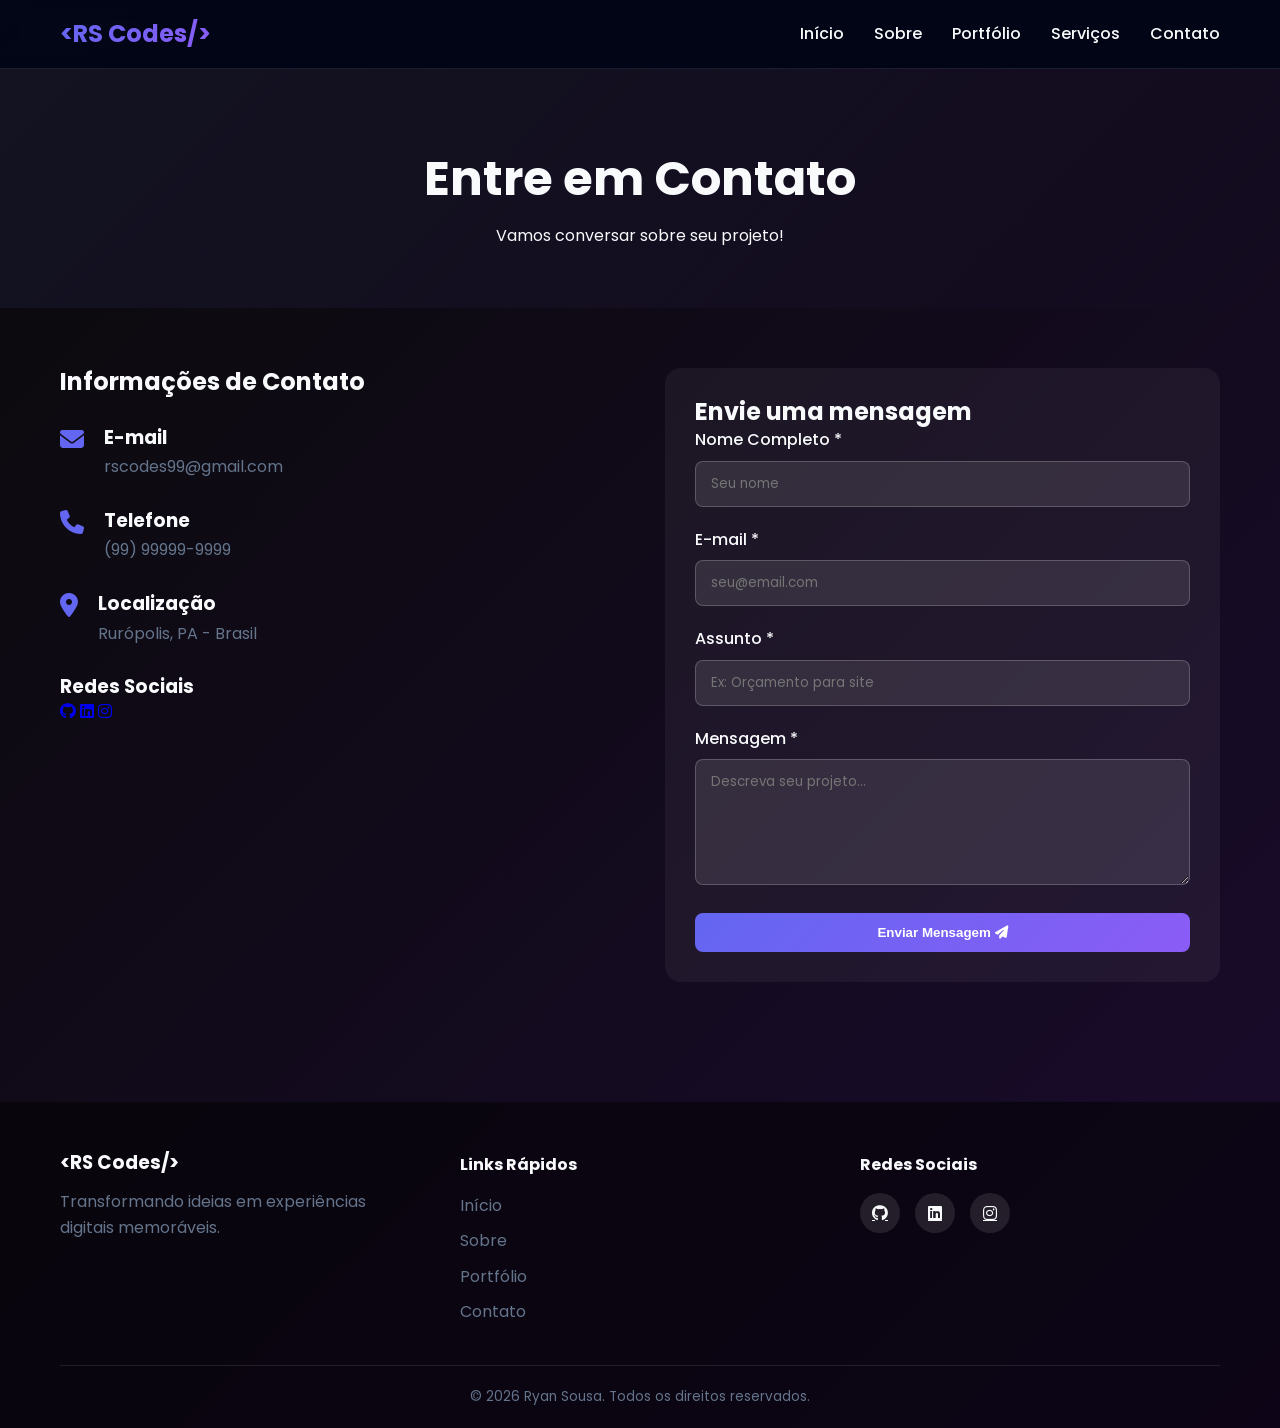
==== commit 29be41fd: "Reorganização" ====
--- a/contato.html
+++ b/contato.html
@@ -5,11 +5,11 @@
     <!-- Google tag (gtag.js) -->
 <script async src="https://www.googletagmanager.com/gtag/js?id=G-TCRQMW9Z9D"></script>
 <script>
-  window.dataLayer = window.dataLayer || [];
-  function gtag(){dataLayer.push(arguments);}
-  gtag('js', new Date());
+window.dataLayer = window.dataLayer || [];
+function gtag(){dataLayer.push(arguments);}
+gtag('js', new Date());
 
-  gtag('config', 'G-TCRQMW9Z9D');
+gtag('config', 'G-TCRQMW9Z9D');
 </script>
     
     <meta charset="UTF-8">
@@ -92,6 +92,7 @@
                         <form action="https://formsubmit.co/rscodes99@gmail.com" method="POST">
                             <!-- APENAS estas 2 linhas hidden, SEM o _next -->
                             <input type="hidden" name="_captcha" value="false">
+                            <input type="hidden" name="_next" value="https://portfolio-website-ml2f.vercel.app//obrigado.html">
                             <input type="hidden" name="_subject" value="Nova mensagem do Portfólio!">
                             
                             <div class="form-group">
--- a/css/style.css
+++ b/css/style.css
@@ -1,330 +1,1053 @@
-/**
- * main.js - Portfolio Website
- * Funcionalidades: Menu mobile, validação de formulário, filtro portfólio, FAQ accordion, 
- * back to top, typewriter effect, animação de skills, loading spinner e mais
- */
-
-// ============================================
-// 1. MENU MOBILE
-// ============================================
-
-const menuToggle = document.getElementById('menuToggle');
-const navMenu = document.getElementById('navMenu');
-
-if (menuToggle && navMenu) {
-    menuToggle.addEventListener('click', () => {
-        navMenu.classList.toggle('active');
-        const icon = menuToggle.querySelector('i');
-        if (icon) {
-            icon.classList.toggle('fa-bars');
-            icon.classList.toggle('fa-times');
-        }
-    });
-
-    document.querySelectorAll('.nav-menu a').forEach(link => {
-        link.addEventListener('click', () => {
-            navMenu.classList.remove('active');
-            const icon = menuToggle.querySelector('i');
-            if (icon) {
-                icon.classList.add('fa-bars');
-                icon.classList.remove('fa-times');
-            }
-        });
-    });
-}
-
-// ============================================
-// 2. BACK TO TOP BUTTON
-// ============================================
-
-const backToTop = document.getElementById('backToTop');
-
-window.addEventListener('scroll', () => {
-    if (window.scrollY > 300) {
-        backToTop.classList.add('show');
-    } else {
-        backToTop.classList.remove('show');
-    }
-});
-
-if (backToTop) {
-    backToTop.addEventListener('click', () => {
-        window.scrollTo({
-            top: 0,
-            behavior: 'smooth'
-        });
-    });
-}
-
-// ============================================
-// 3. TYPEWRITER EFFECT
-// ============================================
-
-const typewriterElement = document.getElementById('typewriter');
-if (typewriterElement) {
-    const text = typewriterElement.textContent;
-    typewriterElement.textContent = '';
-    let i = 0;
-
-    function typeWriter() {
-        if (i < text.length) {
-            typewriterElement.textContent += text.charAt(i);
-            i++;
-            setTimeout(typeWriter, 100);
-        }
-    }
-    typeWriter();
-}
-
-// ============================================
-// 4. ANIMAÇÃO DAS SKILL BARS
-// ============================================
-
-function animateSkillBars() {
-    const skillBars = document.querySelectorAll('.skill-progress');
-    if (skillBars.length === 0) return;
-
-    const observer = new IntersectionObserver((entries) => {
-        entries.forEach(entry => {
-            if (entry.isIntersecting) {
-                const progressBar = entry.target;
-                const width = progressBar.getAttribute('data-width');
-                progressBar.style.width = width + '%';
-                observer.unobserve(progressBar);
-            }
-        });
-    }, { threshold: 0.5 });
-
-    skillBars.forEach(bar => observer.observe(bar));
-}
-animateSkillBars();
-
-// ============================================
-// 5. FILTRO DO PORTFÓLIO
-// ============================================
-
-const filterButtons = document.querySelectorAll('.filter-btn');
-const portfolioCards = document.querySelectorAll('.portfolio-card');
-
-if (filterButtons.length > 0) {
-    filterButtons.forEach(button => {
-        button.addEventListener('click', () => {
-            filterButtons.forEach(btn => btn.classList.remove('active'));
-            button.classList.add('active');
-            const filterValue = button.getAttribute('data-filter');
-            portfolioCards.forEach(card => {
-                if (filterValue === 'all' || card.getAttribute('data-category') === filterValue) {
-                    card.style.display = 'block';
-                    card.style.animation = 'fadeIn 0.5s ease';
-                } else {
-                    card.style.display = 'none';
-                }
-            });
-        });
-    });
-}
-
-const styleSheet = document.createElement("style");
-styleSheet.textContent = `
-    @keyframes fadeIn {
-        from { opacity: 0; transform: translateY(20px); }
-        to { opacity: 1; transform: translateY(0); }
-    }
-`;
-document.head.appendChild(styleSheet);
-
-// ============================================
-// 6. FAQ ACCORDION
-// ============================================
-
-const faqItems = document.querySelectorAll('.faq-item');
-
-faqItems.forEach(item => {
-    const question = item.querySelector('.faq-question');
-    if (question) {
-        question.addEventListener('click', () => {
-            item.classList.toggle('active');
-        });
-    }
-});
-
-// ============================================
-// 7. VALIDAÇÃO DO FORMULÁRIO (DESATIVADA PARA FORMSUBMIT)
-// ============================================
-
-function validateForm() {
-    let isValid = true;
-    
-    const nome = document.getElementById('nome');
-    const nomeError = document.getElementById('nomeError');
-    if (nome && nome.value.trim().length < 3) {
-        nomeError.textContent = 'Nome deve ter pelo menos 3 caracteres';
-        nome.classList.add('error');
-        isValid = false;
-    } else if (nome) {
-        nomeError.textContent = '';
-        nome.classList.remove('error');
-    }
-    
-    const email = document.getElementById('email');
-    const emailError = document.getElementById('emailError');
-    const emailRegex = /^[^\s@]+@[^\s@]+\.[^\s@]+$/;
-    if (email && !emailRegex.test(email.value.trim())) {
-        emailError.textContent = 'Digite um e-mail válido';
-        email.classList.add('error');
-        isValid = false;
-    } else if (email) {
-        emailError.textContent = '';
-        email.classList.remove('error');
-    }
-    
-    return isValid;
-}
-
-function clearErrors() {
-    document.querySelectorAll('.error-message').forEach(el => el.textContent = '');
-    document.querySelectorAll('.error').forEach(el => el.classList.remove('error'));
-}
-
-// ============================================
-// 8. MÁSCARA DE TELEFONE
-// ============================================
-
-const telefoneInput = document.getElementById('telefone');
-if (telefoneInput) {
-    telefoneInput.addEventListener('input', (e) => {
-        let value = e.target.value.replace(/\D/g, '');
-        if (value.length > 11) value = value.slice(0, 11);
-        
-        if (value.length === 11) {
-            value = value.replace(/^(\d{2})(\d{5})(\d{4})$/, '($1) $2-$3');
-        } else if (value.length === 10) {
-            value = value.replace(/^(\d{2})(\d{4})(\d{4})$/, '($1) $2-$3');
-        } else if (value.length > 2) {
-            value = value.replace(/^(\d{2})(\d)/, '($1) $2');
-        }
-        
-        e.target.value = value;
-    });
-}
-
-// ============================================
-// 9. VALIDAÇÃO EM TEMPO REAL
-// ============================================
-
-const formInputs = ['nome', 'email', 'telefone', 'assunto', 'mensagem'];
-formInputs.forEach(inputId => {
-    const input = document.getElementById(inputId);
-    if (input) {
-        input.addEventListener('blur', () => {
-            validateForm();
-        });
-    }
-});
-
-// ============================================
-// 10. NAVBAR ATIVAÇÃO POR SCROLL
-// ============================================
-
-function setActiveNavOnScroll() {
-    const sections = document.querySelectorAll('section');
-    const navLinks = document.querySelectorAll('.nav-menu a');
-    
-    if (sections.length === 0) return;
-    
-    window.addEventListener('scroll', () => {
-        let current = '';
-        const scrollPosition = window.scrollY + 100;
-        
-        sections.forEach(section => {
-            const sectionTop = section.offsetTop;
-            const sectionHeight = section.clientHeight;
-            if (scrollPosition >= sectionTop && scrollPosition < sectionTop + sectionHeight) {
-                current = section.getAttribute('id');
-            }
-        });
-        
-        navLinks.forEach(link => {
-            link.classList.remove('active');
-            const href = link.getAttribute('href').replace('#', '');
-            if (href === current || (current === '' && href === 'index.html')) {
-                link.classList.add('active');
-            }
-        });
-    });
-}
-setActiveNavOnScroll();
-
-// ============================================
-// 11. ANIMAÇÃO REVEAL ON SCROLL (CARDS)
-// ============================================
-// ============================================
-// 11. ANIMAÇÃO REVEAL ON SCROLL (CARDS)
-// ============================================
-
-function revealOnScroll() {
-    // Seleciona todos os elementos que terão animação
-    const elements = document.querySelectorAll('.service-card, .portfolio-card, .service-full-card, .info-item');
-    
-    // Se não encontrar elementos, sai da função
-    if (elements.length === 0) return;
-    
-    // Cria o observador que detecta quando o elemento entra na tela
-    const observer = new IntersectionObserver((entries) => {
-        entries.forEach(entry => {
-            // Quando o elemento aparece na tela
-            if (entry.isIntersecting) {
-                // Aplica os estilos finais (visível, posição normal, tamanho normal)
-                entry.target.style.opacity = '1';
-                entry.target.style.transform = 'translateY(0) scale(1) rotateX(0)';
-                // Para de observar este elemento (só anima uma vez)
-                observer.unobserve(entry.target);
-            }
-        });
-    }, { threshold: 0.1 }); // 10% do elemento visível já ativa
-    
-    // Para cada elemento, aplica o estado inicial e começa a observar
-    elements.forEach(el => {
-        // PASSO 1: Estado inicial (invisível)
-        el.style.opacity = '0';
-        
-        // PASSO 2: Começa deslocado para baixo (60px)
-        // PASSO 3: Começa com zoom reduzido (90%)
-        // PASSO 4: Começa com rotação 3D sutil
-        el.style.transform = 'translateY(60px) scale(0.9) rotateX(10deg)';
-        
-        // Transição suave com duração de 0.8 segundos
-        el.style.transition = 'opacity 0.8s ease, transform 0.8s ease';
-        
-        // Começa a observar este elemento
-        observer.observe(el);
-    });
-}
-
-// Executa a animação quando a página carrega
-revealOnScroll();
-
-// 12. EFEITO DE HOVER NOS CARDS
-
-const portfolioCardsHover = document.querySelectorAll('.portfolio-card');
-portfolioCardsHover.forEach(card => {
-    card.addEventListener('mouseenter', () => {
-        const hoverInfo = card.querySelector('.card-hover-info');
-        if (hoverInfo) {
-            hoverInfo.style.opacity = '1';
-        }
-    });
-    
-    card.addEventListener('mouseleave', () => {
-        const hoverInfo = card.querySelector('.card-hover-info');
-        if (hoverInfo) {
-            hoverInfo.style.opacity = '0';
-        }
-    });
-});
-
-// ============================================
-// 13. CONFIRMAÇÃO DE CARREGAMENTO
-// ============================================
-
-console.log('✅ Website carregado com sucesso! Todos os efeitos interativos estão ativos.');
+/* VARIÁVEIS E RESET */
+:root {
+    --primary: #6366f1;
+    --primary-dark: #4f46e5;
+    --secondary: #8b5cf6;
+    --dark: #0f172a;
+    --darker: #020617;
+    --light: #f8fafc;
+    --gray: #64748b;
+    --gray-light: #e2e8f0;
+    --success: #10b981;
+    --error: #ef4444;
+    --gradient: linear-gradient(135deg, var(--primary), var(--secondary));
+    --transition: all 0.3s ease;
+    --shadow: 0 10px 30px -10px rgba(0, 0, 0, 0.3);
+    --shadow-hover: 0 20px 40px -15px rgba(0, 0, 0, 0.4);
+}
+
+* {
+    margin: 0;
+    padding: 0;
+    box-sizing: border-box;
+}
+
+body {
+    font-family: 'Poppins', sans-serif;
+    background: linear-gradient(135deg, #0a0a0a, #1a0b2e, #0a0a0a);
+    background-size: 200% 200%;
+    animation: gradientShift 8s ease infinite;
+    color: var(--light);
+    line-height: 1.6;
+    overflow-x: hidden;
+}
+
+.container {
+    max-width: 1200px;
+    margin: 0 auto;
+    padding: 0 20px;
+}
+
+/* TIPOGRAFIA  */
+h1, h2, h3 {
+    font-weight: 700;
+    line-height: 1.2;
+}
+
+.gradient-text {
+    background: var(--gradient);
+    -webkit-background-clip: text;
+    background-clip: text;
+    color: transparent;
+}
+
+.section-header {
+    text-align: center;
+    margin-bottom: 50px;
+}
+
+.section-tag {
+    display: inline-block;
+    background: rgba(99, 102, 241, 0.1);
+    color: var(--primary);
+    padding: 5px 15px;
+    border-radius: 50px;
+    font-size: 0.85rem;
+    margin-bottom: 15px;
+}
+
+.section-header h2 {
+    font-size: 2.2rem;
+}
+
+/* NAVBAR */
+.navbar {
+    position: fixed;
+    top: 0;
+    width: 100%;
+    background: rgba(2, 6, 23, 0.95);
+    backdrop-filter: blur(10px);
+    z-index: 1000;
+    padding: 15px 0;
+    border-bottom: 1px solid rgba(255, 255, 255, 0.1);
+}
+
+.navbar .container {
+    display: flex;
+    justify-content: space-between;
+    align-items: center;
+}
+
+.logo a {
+    font-size: 1.5rem;
+    font-weight: 700;
+    background: var(--gradient);
+    -webkit-background-clip: text;
+    background-clip: text;
+    color: transparent;
+    text-decoration: none;
+}
+
+.nav-menu {
+    display: flex;
+    list-style: none;
+    gap: 30px;
+}
+
+.nav-menu a {
+    color: var(--light);
+    text-decoration: none;
+    font-weight: 500;
+    transition: var(--transition);
+    position: relative;
+}
+
+.nav-menu a:hover,
+.nav-menu a.active {
+    color: var(--primary);
+}
+
+.nav-menu a.active::after {
+    content: '';
+    position: absolute;
+    bottom: -8px;
+    left: 0;
+    width: 100%;
+    height: 2px;
+    background: var(--gradient);
+}
+
+.menu-toggle {
+    display: none;
+    background: none;
+    border: none;
+    color: var(--light);
+    font-size: 1.5rem;
+    cursor: pointer;
+}
+
+/* HERO SECTION */
+.hero {
+    min-height: 100vh;
+    display: flex;
+    align-items: center;
+    padding-top: 80px;
+}
+
+.hero .container {
+    display: grid;
+    grid-template-columns: 1fr 1fr;
+    gap: 50px;
+    align-items: center;
+}
+
+.hero-content .badge {
+    display: inline-block;
+    background: rgba(99, 102, 241, 0.1);
+    padding: 5px 15px;
+    border-radius: 50px;
+    font-size: 0.85rem;
+    margin-bottom: 20px;
+}
+
+.hero-content h1 {
+    font-size: 3.5rem;
+    margin-bottom: 15px;
+}
+
+.hero-subtitle {
+    font-size: 1.3rem;
+    color: var(--primary);
+    margin-bottom: 15px;
+}
+
+.hero-description {
+    color: var(--gray);
+    margin-bottom: 30px;
+}
+
+.hero-buttons {
+    display: flex;
+    gap: 15px;
+}
+
+.btn {
+    padding: 12px 28px;
+    border-radius: 8px;
+    text-decoration: none;
+    font-weight: 600;
+    transition: var(--transition);
+    display: inline-flex;
+    align-items: center;
+    gap: 10px;
+}
+
+.btn-primary {
+    background: var(--gradient);
+    color: white;
+}
+
+.btn-primary:hover {
+    transform: translateY(-3px);
+    box-shadow: 0 10px 25px -5px rgba(99, 102, 241, 0.5);
+}
+
+.btn-outline {
+    border: 2px solid var(--primary);
+    color: var(--primary);
+}
+
+.btn-outline:hover {
+    background: var(--primary);
+    color: white;
+}
+
+.hero-image {
+    display: flex;
+    justify-content: center;
+}
+
+.code-icon {
+    width: 350px;
+    height: 350px;
+    background: rgba(99, 102, 241, 0.1);
+    border-radius: 50%;
+    display: flex;
+    align-items: center;
+    justify-content: center;
+    font-size: 8rem;
+    color: var(--primary);
+    animation: float 3s ease-in-out infinite;
+}
+
+@keyframes float {
+    0%, 100% { transform: translateY(0); }
+    50% { transform: translateY(-20px); }
+}
+
+/* SERVIÇOS PREVIEW */
+.services-preview {
+    padding: 80px 0;
+}
+
+.services-grid {
+    display: grid;
+    grid-template-columns: repeat(auto-fit, minmax(300px, 1fr));
+    gap: 30px;
+}
+
+.service-card {
+    background: rgba(255, 255, 255, 0.05);
+    backdrop-filter: blur(10px);
+    border: 1px solid rgba(255, 255, 255, 0.1);
+    padding: 30px;
+    border-radius: 16px;
+    text-align: center;
+    transition: all 0.4s ease;
+    position: relative;
+    overflow: hidden;
+}
+.service-card::before {
+    content: '';
+    position: absolute;
+    top: 0;
+    left: -100%;
+    width: 100%;
+    height: 100%;
+    background: linear-gradient(90deg, transparent, rgba(255, 255, 255, 0.2), transparent);
+    transition: left 0.6s ease;
+}
+
+.service-card:hover::before {
+    left: 100%; 
+}
+
+.service-card:hover {
+    transform: translateY(-10px);
+    border: 1px solid rgba(99, 102, 241, 0.5);
+    box-shadow: 0 20px 40px rgba(0, 0, 0, 0.4), 0 0 20px rgba(99, 102, 241, 0.3);
+}
+
+.service-card i {
+    font-size: 2.5rem;
+    background: var(--gradient);
+    -webkit-background-clip: text;
+    background-clip: text;
+    color: transparent;
+    margin-bottom: 20px;
+}
+
+.service-card h3 {
+    margin-bottom: 15px;
+}
+
+.service-card p {
+    color: var(--gray);
+}
+
+/* CTA SECTION */
+
+.cta {
+    background: var(--gradient);
+    padding: 60px 0;
+    text-align: center;
+    border-radius: 30px;
+    margin: 40px 20px;
+}
+
+.cta h2 {
+    font-size: 2rem;
+    margin-bottom: 15px;
+}
+
+.cta p {
+    margin-bottom: 25px;
+    opacity: 0.9;
+}
+
+.cta .btn-primary {
+    background: white;
+    color: var(--primary);
+}
+
+/* PAGE HEADER */
+
+.page-header {
+    padding: 150px 0 60px;
+    text-align: center;
+    background: linear-gradient(135deg, rgba(99, 102, 241, 0.1), transparent);
+}
+
+.page-header h1 {
+    font-size: 3rem;
+    margin-bottom: 15px;
+}
+
+/* ABOUT PAGE */
+
+.about-section {
+    padding: 60px 0;
+}
+
+.about-grid {
+    display: grid;
+    grid-template-columns: 1fr 1fr;
+    gap: 50px;
+    align-items: center;
+}
+
+.about-text h2 {
+    margin-bottom: 20px;
+}
+
+.about-text p {
+    color: var(--gray);
+    margin-bottom: 20px;
+}
+
+.about-stats {
+    display: flex;
+    gap: 30px;
+    margin-top: 30px;
+}
+
+.stat {
+    text-align: center;
+}
+
+.stat-number {
+    display: block;
+    font-size: 2rem;
+    font-weight: 700;
+    color: var(--primary);
+}
+
+.stat-label {
+    font-size: 0.85rem;
+    color: var(--gray);
+}
+
+.about-icon {
+    width: 100%;
+    height: 400px;
+    background: rgba(99, 102, 241, 0.1);
+    border-radius: 30px;
+    display: flex;
+    align-items: center;
+    justify-content: center;
+    font-size: 8rem;
+    color: var(--primary);
+}
+
+/* SKILLS SECTION */
+
+.skills-section {
+    padding: 60px 0;
+    background: rgba(255, 255, 255, 0.02);
+}
+
+.skills-grid {
+    max-width: 800px;
+    margin: 0 auto;
+}
+
+.skill-item {
+    margin-bottom: 25px;
+}
+
+.skill-info {
+    display: flex;
+    justify-content: space-between;
+    margin-bottom: 8px;
+}
+
+.skill-bar {
+    background: rgba(255, 255, 255, 0.1);
+    height: 10px;
+    border-radius: 10px;
+    overflow: hidden;
+}
+
+.skill-progress {
+    width: 0;
+    height: 100%;
+    background: var(--gradient);
+    border-radius: 10px;
+    transition: width 1s ease;
+}
+
+/* PORTFOLIO PAGE */
+
+.portfolio-section {
+    padding: 60px 0;
+}
+
+.portfolio-filters {
+    display: flex;
+    justify-content: center;
+    gap: 15px;
+    margin-bottom: 40px;
+    flex-wrap: wrap;
+}
+
+.filter-btn {
+    background: rgba(255, 255, 255, 0.05);
+    border: none;
+    color: var(--light);
+    padding: 8px 20px;
+    border-radius: 50px;
+    cursor: pointer;
+    transition: var(--transition);
+}
+
+.filter-btn.active,
+.filter-btn:hover {
+    background: var(--gradient);
+}
+
+.portfolio-grid {
+    display: grid;
+    grid-template-columns: repeat(auto-fill, minmax(350px, 1fr));
+    gap: 30px;
+}
+
+.portfolio-card {
+    background: rgba(255, 255, 255, 0.05);
+    backdrop-filter: blur(10px);
+    border: 1px solid rgba(255, 255, 255, 0.1);
+    border-radius: 16px;
+    overflow: hidden;
+    transition: all 0.4s ease;
+    position: relative;
+}
+
+.portfolio-card:hover {
+    transform: translateY(-5px);
+    border: 1px solid rgba(99, 102, 241, 0.5);
+    box-shadow: 0 20px 40px rgba(0, 0, 0, 0.4), 0 0 20px rgba(99, 102, 241, 0.3);
+}
+
+.card-image {
+    height: 200px;
+    background: linear-gradient(135deg, var(--primary-dark), var(--secondary));
+    display: flex;
+    align-items: center;
+    justify-content: center;
+    font-size: 4rem;
+    color: white;
+}
+
+.card-content {
+    padding: 20px;
+}
+
+.card-content h3 {
+    margin-bottom: 10px;
+}
+
+.card-content p {
+    color: var(--gray);
+    font-size: 0.9rem;
+    margin-bottom: 15px;
+}
+
+.card-tech {
+    display: flex;
+    gap: 10px;
+    flex-wrap: wrap;
+    margin-bottom: 15px;
+}
+
+.card-tech span {
+    background: rgba(99, 102, 241, 0.2);
+    padding: 4px 10px;
+    border-radius: 50px;
+    font-size: 0.75rem;
+}
+
+.card-hover-info {
+    display: flex;
+    gap: 15px;
+    font-size: 0.8rem;
+    color: var(--primary);
+    opacity: 0;
+    transition: opacity 0.3s ease;
+}
+
+.portfolio-card:hover .card-hover-info {
+    opacity: 1;
+}
+
+/* SERVICES FULL PAGE */
+
+.services-full {
+    padding: 60px 0;
+}
+
+.services-grid-full {
+    display: grid;
+    grid-template-columns: repeat(auto-fit, minmax(280px, 1fr));
+    gap: 30px;
+}
+
+.service-full-card {
+    background: rgba(255, 255, 255, 0.05);
+    padding: 30px;
+    border-radius: 16px;
+    text-align: center;
+    transition: var(--transition);
+}
+
+.service-full-card:hover {
+    transform: translateY(-5px);
+    background: rgba(255, 255, 255, 0.08);
+}
+
+.service-icon i {
+    font-size: 3rem;
+    background: var(--gradient);
+    -webkit-background-clip: text;
+    background-clip: text;
+    color: transparent;
+    margin-bottom: 20px;
+}
+
+.service-full-card h3 {
+    margin-bottom: 15px;
+}
+
+.service-features {
+    list-style: none;
+    margin: 20px 0;
+    text-align: left;
+}
+
+.service-features li {
+    margin: 10px 0;
+    display: flex;
+    align-items: center;
+    gap: 10px;
+    color: var(--gray);
+}
+
+.service-features li i {
+    font-size: 0.9rem;
+    color: var(--success);
+}
+
+.service-price {
+    font-size: 1.5rem;
+    font-weight: 700;
+    color: var(--primary);
+    margin-top: 20px;
+}
+
+/* FAQ SECTION */
+
+.faq-section {
+    padding: 60px 0;
+    background: rgba(255, 255, 255, 0.02);
+}
+
+.faq-grid {
+    max-width: 800px;
+    margin: 0 auto;
+}
+
+.faq-item {
+    background: rgba(255, 255, 255, 0.05);
+    margin-bottom: 15px;
+    border-radius: 12px;
+    overflow: hidden;
+}
+
+.faq-question {
+    display: flex;
+    justify-content: space-between;
+    align-items: center;
+    padding: 20px;
+    cursor: pointer;
+    transition: var(--transition);
+}
+
+.faq-question:hover {
+    background: rgba(255, 255, 255, 0.1);
+}
+
+.faq-question i {
+    transition: transform 0.3s ease;
+}
+
+.faq-item.active .faq-question i {
+    transform: rotate(180deg);
+}
+
+.faq-answer {
+    max-height: 0;
+    overflow: hidden;
+    transition: max-height 0.3s ease;
+    padding: 0 20px;
+    color: var(--gray);
+}
+
+.faq-item.active .faq-answer {
+    max-height: 150px;
+    padding: 0 20px 20px;
+}
+
+/* CONTACT PAGE */
+.contact-section {
+    padding: 60px 0;
+}
+
+.contact-grid {
+    display: grid;
+    grid-template-columns: 1fr 1fr;
+    gap: 50px;
+}
+
+.contact-info h2 {
+    margin-bottom: 30px;
+}
+
+.info-item {
+    display: flex;
+    gap: 20px;
+    margin-bottom: 30px;
+    align-items: flex-start;
+}
+
+.info-item i {
+    font-size: 1.5rem;
+    color: var(--primary);
+}
+
+.info-item h3 {
+    margin-bottom: 5px;
+}
+
+.info-item p {
+    color: var(--gray);
+}
+
+.contact-form {
+    background: rgba(255, 255, 255, 0.05);
+    padding: 30px;
+    border-radius: 16px;
+}
+
+.form-group {
+    margin-bottom: 20px;
+}
+
+.form-group label {
+    display: block;
+    margin-bottom: 8px;
+    font-weight: 500;
+}
+
+.form-group input,
+.form-group textarea {
+    width: 100%;
+    padding: 12px 15px;
+    background: rgba(255, 255, 255, 0.1);
+    border: 1px solid rgba(255, 255, 255, 0.2);
+    border-radius: 8px;
+    color: var(--light);
+    font-family: inherit;
+    transition: var(--transition);
+}
+
+.form-group input:focus,
+.form-group textarea:focus {
+    outline: none;
+    border-color: var(--primary);
+}
+
+.form-group input.error,
+.form-group textarea.error {
+    border-color: var(--error);
+}
+
+.error-message {
+    color: var(--error);
+    font-size: 0.8rem;
+    margin-top: 5px;
+    display: block;
+}
+
+.btn-submit {
+    width: 100%;
+    padding: 12px;
+    background: var(--gradient);
+    border: none;
+    color: white;
+    font-weight: 600;
+    border-radius: 8px;
+    cursor: pointer;
+    transition: var(--transition);
+}
+
+.btn-submit:hover {
+    transform: translateY(-2px);
+}
+
+/* Modal */
+
+.modal {
+    display: none;
+    position: fixed;
+    top: 0;
+    left: 0;
+    width: 100%;
+    height: 100%;
+    background: rgba(0, 0, 0, 0.8);
+    z-index: 2000;
+    align-items: center;
+    justify-content: center;
+}
+
+.modal-content {
+    background: var(--dark);
+    padding: 40px;
+    border-radius: 16px;
+    text-align: center;
+    max-width: 400px;
+    animation: modalPop 0.3s ease;
+}
+
+@keyframes modalPop {
+    from {
+        transform: scale(0.8);
+        opacity: 0;
+    }
+    to {
+        transform: scale(1);
+        opacity: 1;
+    }
+}
+
+.modal-content i {
+    font-size: 4rem;
+    color: var(--success);
+    margin-bottom: 20px;
+}
+
+.modal-content h3 {
+    margin-bottom: 10px;
+}
+
+.modal-content button {
+    margin-top: 20px;
+    padding: 8px 20px;
+    background: var(--gradient);
+    border: none;
+    color: white;
+    border-radius: 8px;
+    cursor: pointer;
+}
+
+/* Loading Spinner */
+
+.loading {
+    position: relative;
+    opacity: 0.7;
+    pointer-events: none;
+}
+
+.loading::after {
+    content: '';
+    position: absolute;
+    top: 50%;
+    left: 50%;
+    width: 20px;
+    height: 20px;
+    border: 2px solid white;
+    border-top-color: transparent;
+    border-radius: 50%;
+    animation: spin 0.8s linear infinite;
+    margin-left: -10px;
+    margin-top: -10px;
+}
+
+@keyframes spin {
+    to { transform: rotate(360deg); }
+}
+
+/* BACK TO TOP BUTTON */
+
+.back-to-top {
+    position: fixed;
+    bottom: 30px;
+    right: 30px;
+    width: 50px;
+    height: 50px;
+    background: var(--gradient);
+    border: none;
+    border-radius: 50%;
+    color: white;
+    cursor: pointer;
+    display: none;
+    align-items: center;
+    justify-content: center;
+    transition: var(--transition);
+    z-index: 999;
+}
+
+.back-to-top:hover {
+    transform: translateY(-5px);
+}
+
+.back-to-top.show {
+    display: flex;
+}
+
+/* FOOTER */
+footer {
+    background: rgba(0, 0, 0, 0.5);
+    padding: 50px 0 20px;
+    margin-top: 60px;
+}
+
+.footer-content {
+    display: grid;
+    grid-template-columns: repeat(auto-fit, minmax(250px, 1fr));
+    gap: 40px;
+    margin-bottom: 30px;
+}
+
+.footer-info h3 {
+    margin-bottom: 15px;
+}
+
+.footer-info p {
+    color: var(--gray);
+}
+
+.footer-links h4,
+.footer-social h4 {
+    margin-bottom: 15px;
+}
+
+.footer-links ul {
+    list-style: none;
+}
+
+.footer-links li {
+    margin-bottom: 10px;
+}
+
+.footer-links a {
+    color: var(--gray);
+    text-decoration: none;
+    transition: var(--transition);
+}
+
+.footer-links a:hover {
+    color: var(--primary);
+}
+
+.social-icons {
+    display: flex;
+    gap: 15px;
+}
+
+.social-icons a {
+    width: 40px;
+    height: 40px;
+    background: rgba(255, 255, 255, 0.1);
+    border-radius: 50%;
+    display: flex;
+    align-items: center;
+    justify-content: center;
+    color: var(--light);
+    transition: var(--transition);
+}
+
+.social-icons a:hover {
+    background: var(--primary);
+    transform: translateY(-3px);
+}
+
+.footer-bottom {
+    text-align: center;
+    padding-top: 20px;
+    border-top: 1px solid rgba(255, 255, 255, 0.1);
+    color: var(--gray);
+    font-size: 0.85rem;
+}
+
+/* RESPONSIVE DESIGN */
+@media (max-width: 768px) {
+    .menu-toggle {
+        display: block;
+    }
+
+    .nav-menu {
+        position: fixed;
+        top: 70px;
+        left: -100%;
+        width: 100%;
+        height: calc(100vh - 70px);
+        background: var(--darker);
+        flex-direction: column;
+        align-items: center;
+        justify-content: center;
+        transition: var(--transition);
+        gap: 40px;
+    }
+
+    .nav-menu.active {
+        left: 0;
+    }
+
+    .hero .container {
+        grid-template-columns: 1fr;
+        text-align: center;
+    }
+
+    .hero-buttons {
+        justify-content: center;
+    }
+
+    .about-grid,
+    .contact-grid {
+        grid-template-columns: 1fr;
+    }
+
+    .portfolio-grid {
+        grid-template-columns: 1fr;
+    }
+
+    .section-header h2 {
+        font-size: 1.8rem;
+    }
+
+    .hero-content h1 {
+        font-size: 2.5rem;
+    }
+
+    .page-header h1 {
+        font-size: 2.2rem;
+    }
+}
+
+@media (max-width: 480px) {
+    .hero-buttons {
+        flex-direction: column;
+    }
+
+    .about-stats {
+        flex-direction: column;
+    }
+
+    .portfolio-filters {
+        gap: 10px;
+    }
+
+    .filter-btn {
+        padding: 5px 12px;
+        font-size: 0.8rem;
+    }
+}
+/* BOTÃO WHATSAPP FLUTUANTE */
+
+.whatsapp-float {
+    position: fixed;
+    bottom: 30px;
+    right: 30px;
+    background-color: #25d366;
+    color: white;
+    width: 60px;
+    height: 60px;
+    border-radius: 50%;
+    display: flex;
+    align-items: center;
+    justify-content: center;
+    font-size: 30px;
+    text-decoration: none;
+    box-shadow: 0 4px 10px rgba(0, 0, 0, 0.3);
+    transition: all 0.3s ease;
+    z-index: 999;
+}
+
+.whatsapp-float:hover {
+    background-color: #128C7E;
+    transform: scale(1.1);
+    box-shadow: 0 6px 15px rgba(0, 0, 0, 0.4);
+}
+
+    /* EFEITO PARA OS CARDS */
+
+.service-card, .portfolio-card, .service-full-card, .info-item {
+    transition: opacity 0.6s ease, transform 0.6s ease;
+}
+
+.service-card, .portfolio-card, .service-full-card, .info-item {
+    backface-visibility: hidden;
+    -webkit-font-smoothing: antialiased;
+}
+
+/* BACKGROUND ANIMADO */
+
+@keyframes gradientShift {
+    0% {
+        background-position: 0% 50%;
+    }
+    50% {
+        background-position: 100% 50%;
+    }
+    100% {
+        background-position: 0% 50%;
+    }
+}
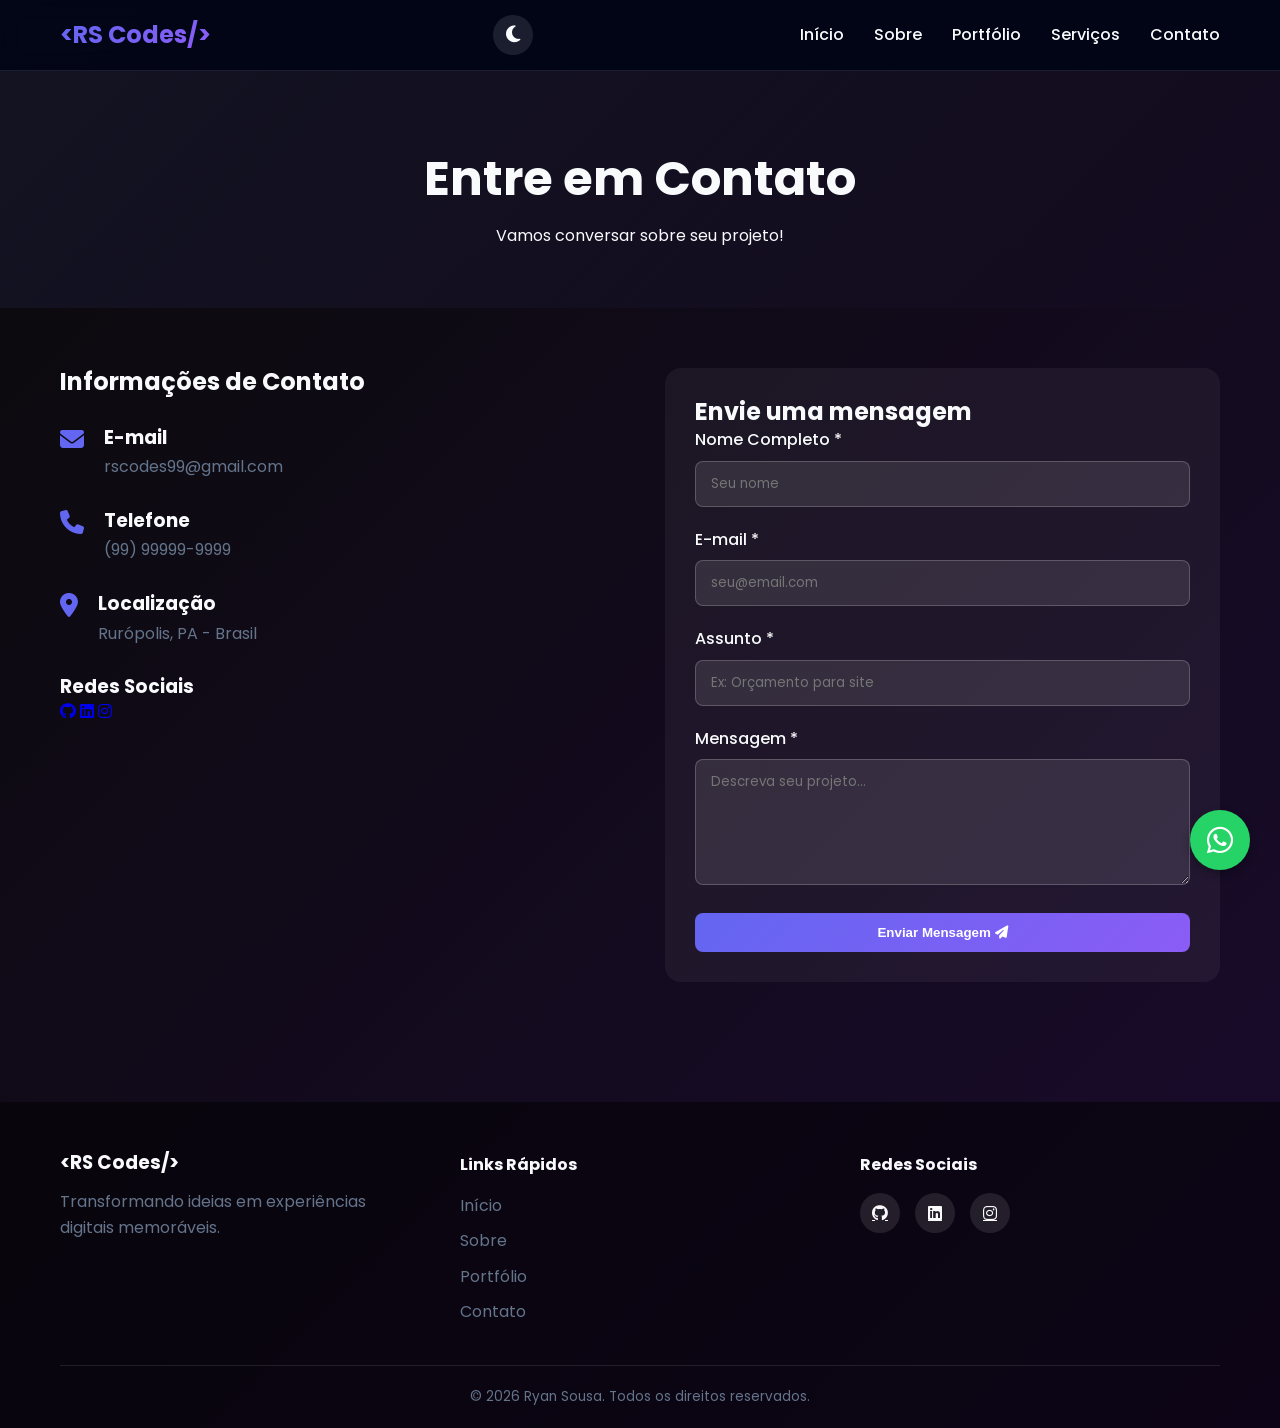
==== commit 3ff4ab19: "Finaliza site com modo claro/escuro, animações e glassmorphism" ====
--- a/contato.html
+++ b/contato.html
@@ -16,6 +16,7 @@
     <meta name="viewport" content="width=device-width, initial-scale=1.0">
     <meta name="description" content="Entre em contato para orçamentos, dúvidas ou parcerias. Respondo em até 24h.">
     <title>Contato | Fale com Ryan Sousa</title>
+    <link rel="icon" type="image/x-icon" href="data:image/svg+xml,<svg xmlns='http://www.w3.org/2000/svg' viewBox='0 0 100 100'><text y='.9em' font-size='90'>⚡</text></svg>">
     <link rel="preconnect" href="https://fonts.googleapis.com">
     <link rel="preconnect" href="https://fonts.gstatic.com" crossorigin>
     <link href="https://fonts.googleapis.com/css2?family=Poppins:wght@300;400;500;600;700;800&display=swap" rel="stylesheet">
@@ -31,6 +32,9 @@
                 </div>
                 <button class="menu-toggle" id="menuToggle" aria-label="Abrir menu">
                     <i class="fas fa-bars"></i>
+                </button>
+                <button class="theme-toggle" id="themeToggle" aria-label="Alternar tema">
+                    <i class="fas fa-moon"></i>
                 </button>
                 <ul class="nav-menu" id="navMenu">
                     <li><a href="index.html">Início</a></li>
@@ -88,11 +92,11 @@
                     </div>
 
                     <div class="contact-form">
-                      <h2>Envie uma mensagem</h2>
+                    <h2>Envie uma mensagem</h2>
                         <form action="https://formsubmit.co/rscodes99@gmail.com" method="POST">
                             <!-- APENAS estas 2 linhas hidden, SEM o _next -->
                             <input type="hidden" name="_captcha" value="false">
-                            <input type="hidden" name="_next" value="https://portfolio-website-ml2f.vercel.app//obrigado.html">
+                            <input type="hidden" name="_next" value="https://portfolio-website-sepia-phi-97.vercel.app//obrigado.html">
                             <input type="hidden" name="_subject" value="Nova mensagem do Portfólio!">
                             
                             <div class="form-group">
@@ -168,6 +172,14 @@
         </div>
     </div>
 
+    <!-- Botão WhatsApp Flutuante -->
+    <a href="https://wa.me/55999999999999?text=Olá!%20Vi%20seu%20portfólio%20e%20gostaria%20de%20mais%20informações!" 
+    class="whatsapp-float" 
+    target="_blank"
+    aria-label="Fale conosco pelo WhatsApp">
+        <i class="fab fa-whatsapp"></i>
+    </a>
+
     <script src="js/main.js"></script>
 </body>
 </html>
--- a/css/style.css
+++ b/css/style.css
@@ -273,9 +273,9 @@
 }
 
 .service-card:hover {
-    transform: translateY(-10px);
-    border: 1px solid rgba(99, 102, 241, 0.5);
-    box-shadow: 0 20px 40px rgba(0, 0, 0, 0.4), 0 0 20px rgba(99, 102, 241, 0.3);
+    transform: translateY(-10px) scale(1.05) !important;
+    border: 1px solid rgba(99, 102, 241, 0.5) !important;
+    box-shadow: 0 20px 40px rgba(0, 0, 0, 0.4), 0 0 20px rgba(99, 102, 241, 0.3) !important;
 }
 
 .service-card i {
@@ -471,10 +471,43 @@
     position: relative;
 }
 
+/* Brilho para portfolio-card */
+.portfolio-card::before {
+    content: '';
+    position: absolute;
+    top: 0;
+    left: -100%;
+    width: 100%;
+    height: 100%;
+    background: linear-gradient(90deg, transparent, rgba(255, 255, 255, 0.2), transparent);
+    transition: left 0.6s ease;
+    z-index: 1;
+}
+
+.portfolio-card:hover::before {
+    left: 100%;
+}
+
+/* Brilho para service-full-card */
+.service-full-card::before {
+    content: '';
+    position: absolute;
+    top: 0;
+    left: -100%;
+    width: 100%;
+    height: 100%;
+    background: linear-gradient(90deg, transparent, rgba(255, 255, 255, 0.2), transparent);
+    transition: left 0.6s ease;
+}
+
+.service-full-card:hover::before {
+    left: 100%;
+}
+
 .portfolio-card:hover {
-    transform: translateY(-5px);
-    border: 1px solid rgba(99, 102, 241, 0.5);
-    box-shadow: 0 20px 40px rgba(0, 0, 0, 0.4), 0 0 20px rgba(99, 102, 241, 0.3);
+    transform: translateY(-10px) scale(1.05) !important;
+    border: 1px solid rgba(99, 102, 241, 0.5) !important;
+    box-shadow: 0 20px 40px rgba(0, 0, 0, 0.4), 0 0 20px rgba(99, 102, 241, 0.3) !important;
 }
 
 .card-image {
@@ -542,15 +575,20 @@
 
 .service-full-card {
     background: rgba(255, 255, 255, 0.05);
+    backdrop-filter: blur(10px);
+    border: 1px solid rgba(255, 255, 255, 0.1);
     padding: 30px;
     border-radius: 16px;
     text-align: center;
-    transition: var(--transition);
+    transition: all 0.4s ease;
+    position: relative;
+    overflow: hidden;
 }
 
 .service-full-card:hover {
-    transform: translateY(-5px);
-    background: rgba(255, 255, 255, 0.08);
+    transform: translateY(-10px) scale(1.05) !important;
+    border: 1px solid rgba(99, 102, 241, 0.5) !important;
+    box-shadow: 0 20px 40px rgba(0, 0, 0, 0.4), 0 0 20px rgba(99, 102, 241, 0.3) !important;
 }
 
 .service-icon i {
@@ -980,6 +1018,27 @@
     .page-header h1 {
         font-size: 2.2rem;
     }
+
+    .navbar .container {
+    display: flex;
+    flex-wrap: wrap;
+    justify-content: space-between;
+    }
+
+    .theme-toggle {
+        order: 2;
+        margin-left: auto;
+    }
+
+    .menu-toggle {
+        order: 3;
+        margin-left: 10px;
+    }
+
+    .nav-menu {
+        order: 4;
+        width: 100%;
+    }
 }
 
 @media (max-width: 480px) {
@@ -1051,3 +1110,79 @@
         background-position: 0% 50%;
     }
 }
+
+/* BOTÃO DE TEMA (CLARO/ESCURO) */
+
+.theme-toggle {
+    background: rgba(255, 255, 255, 0.1);
+    border: none;
+    color: var(--light);
+    width: 40px;
+    height: 40px;
+    border-radius: 50%;
+    cursor: pointer;
+    display: flex;
+    align-items: center;
+    justify-content: center;
+    font-size: 1.2rem;
+    transition: all 0.3s ease;
+    margin-left: 15px;
+}
+
+.theme-toggle:hover {
+    background: var(--primary);
+    transform: scale(1.1);
+}
+
+/* TEMA CLARO */
+body.light-theme {
+    --light: #1a1a2e;
+    --dark: #f8fafc;
+    --darker: #ffffff;
+    --gray: #4a5568;
+    background: linear-gradient(135deg, #f5f7fa, #e4e7f0);
+}
+
+body.light-theme .navbar {
+    background: rgba(255, 255, 255, 0.95);
+    border-bottom: 1px solid rgba(0, 0, 0, 0.1);
+}
+
+body.light-theme .service-card,
+body.light-theme .portfolio-card,
+body.light-theme .service-full-card {
+    background: rgba(255, 255, 255, 0.8);
+    border: 1px solid rgba(0, 0, 0, 0.1);
+}
+
+body.light-theme .service-card p,
+body.light-theme .portfolio-card p {
+    color: #4a5568;
+}
+
+body.light-theme .footer-info p,
+body.light-theme .footer-links a {
+    color: #4a5568;
+}
+
+body.light-theme .footer-links a:hover {
+    color: var(--primary);
+}
+
+body.light-theme .contact-form {
+    background: rgba(255, 255, 255, 0.9);
+}
+
+body.light-theme .form-group input,
+body.light-theme .form-group textarea {
+    background: rgba(0, 0, 0, 0.05);
+    color: #1a1a2e;
+}
+
+body.light-theme .info-item p {
+    color: #4a5568;
+}
+
+body.light-theme .faq-item {
+    background: rgba(0, 0, 0, 0.05);
+}
